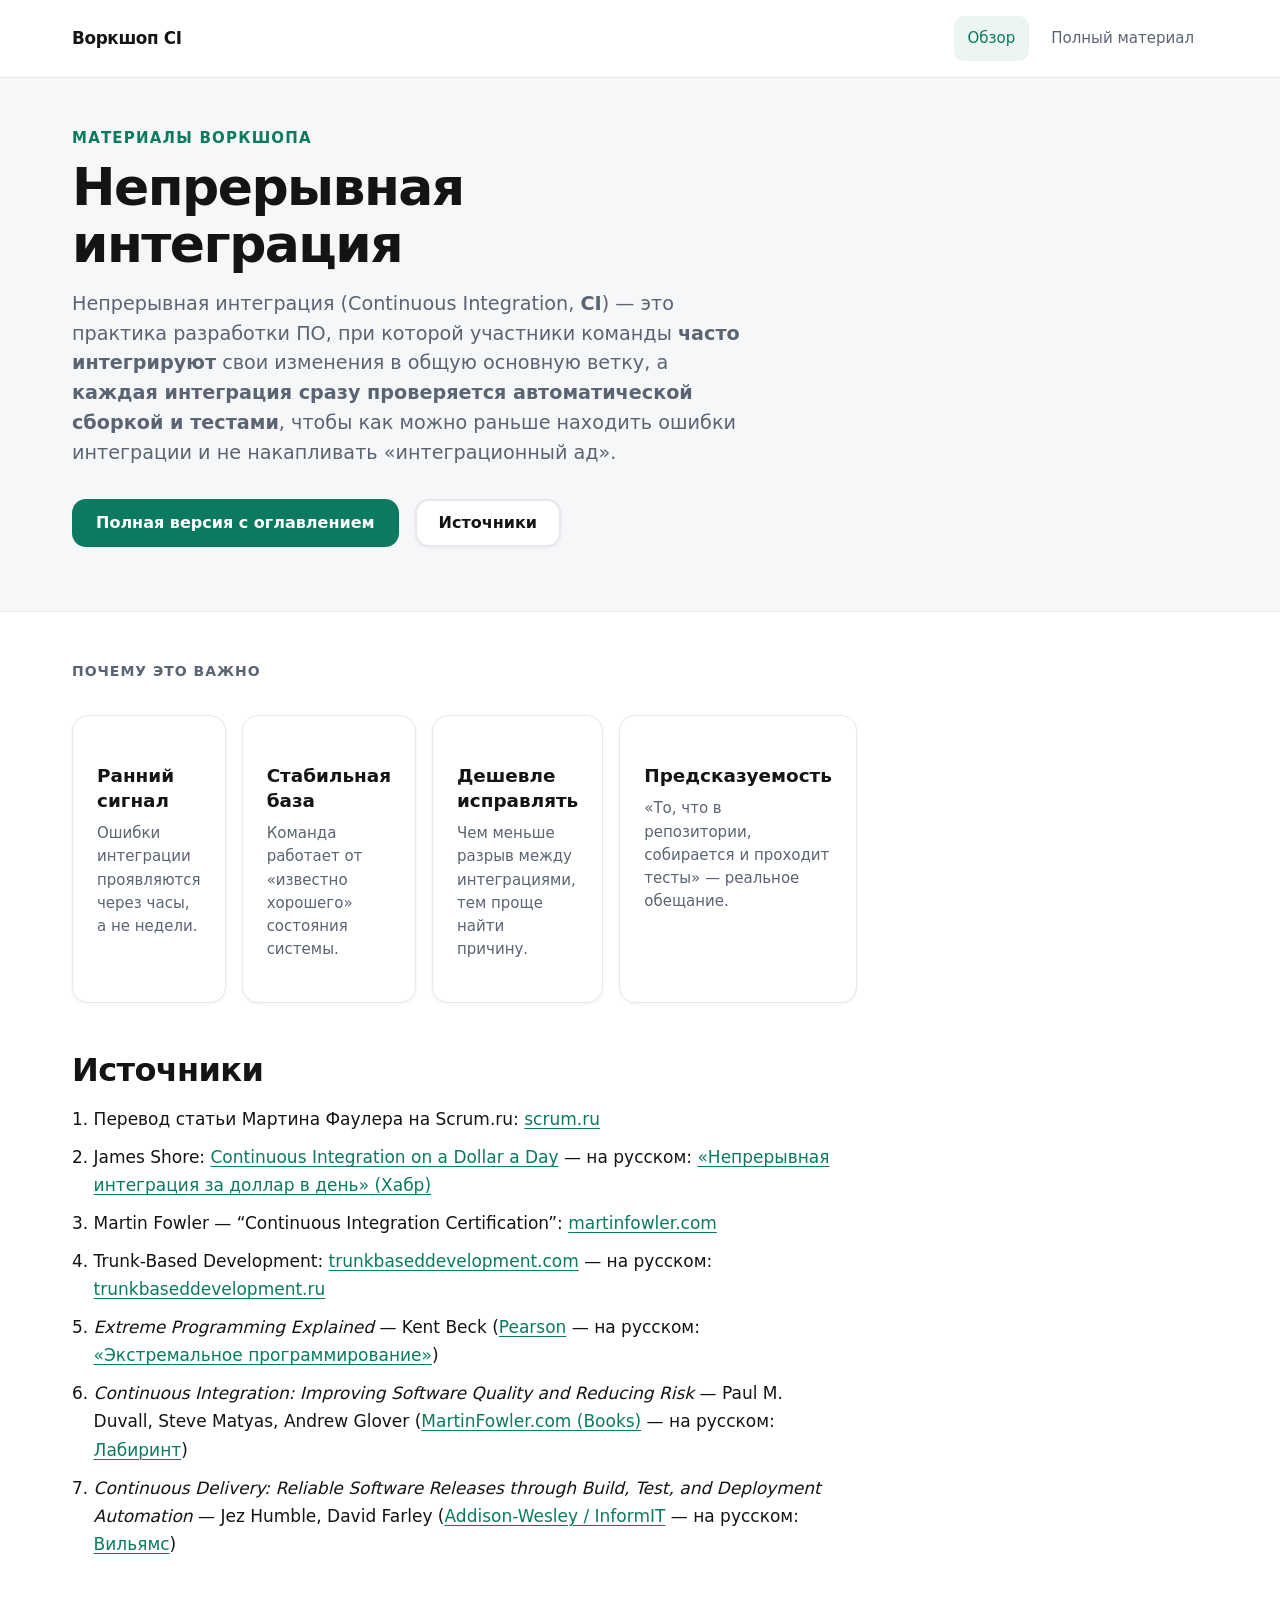
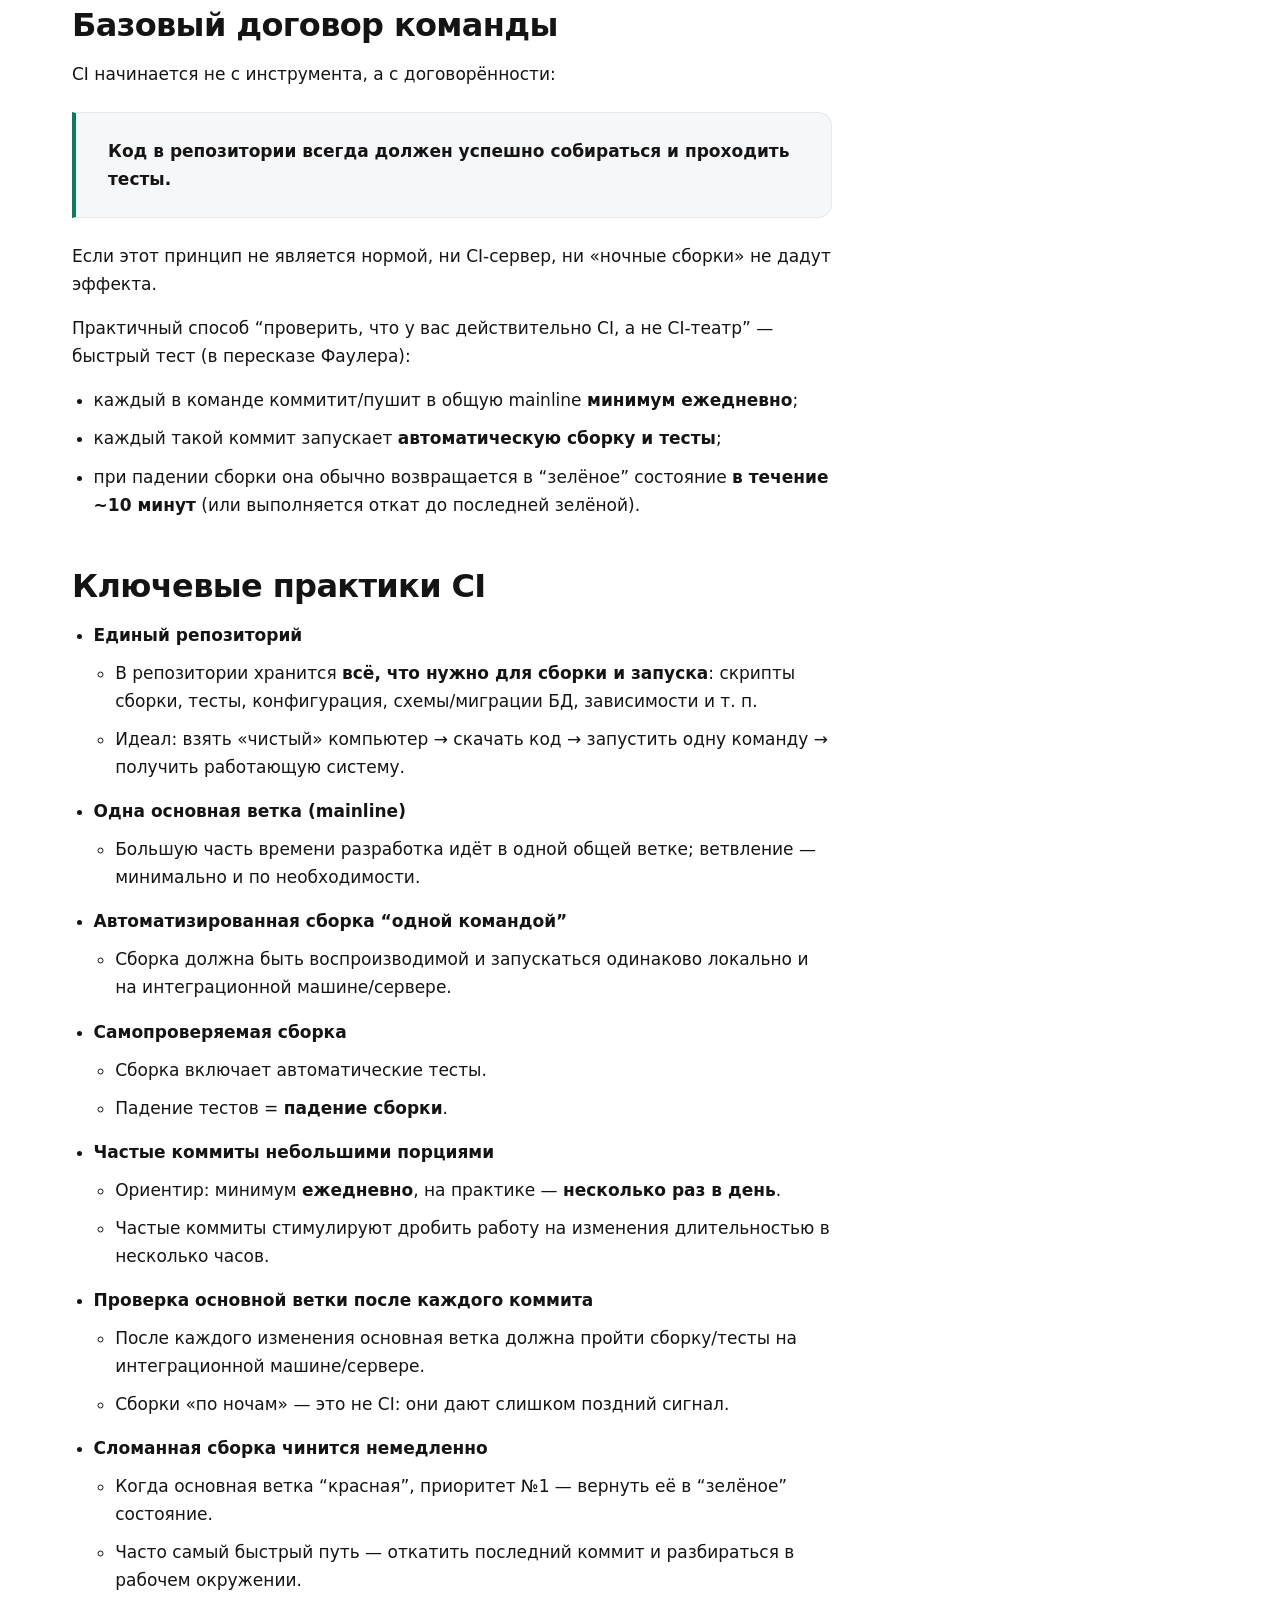
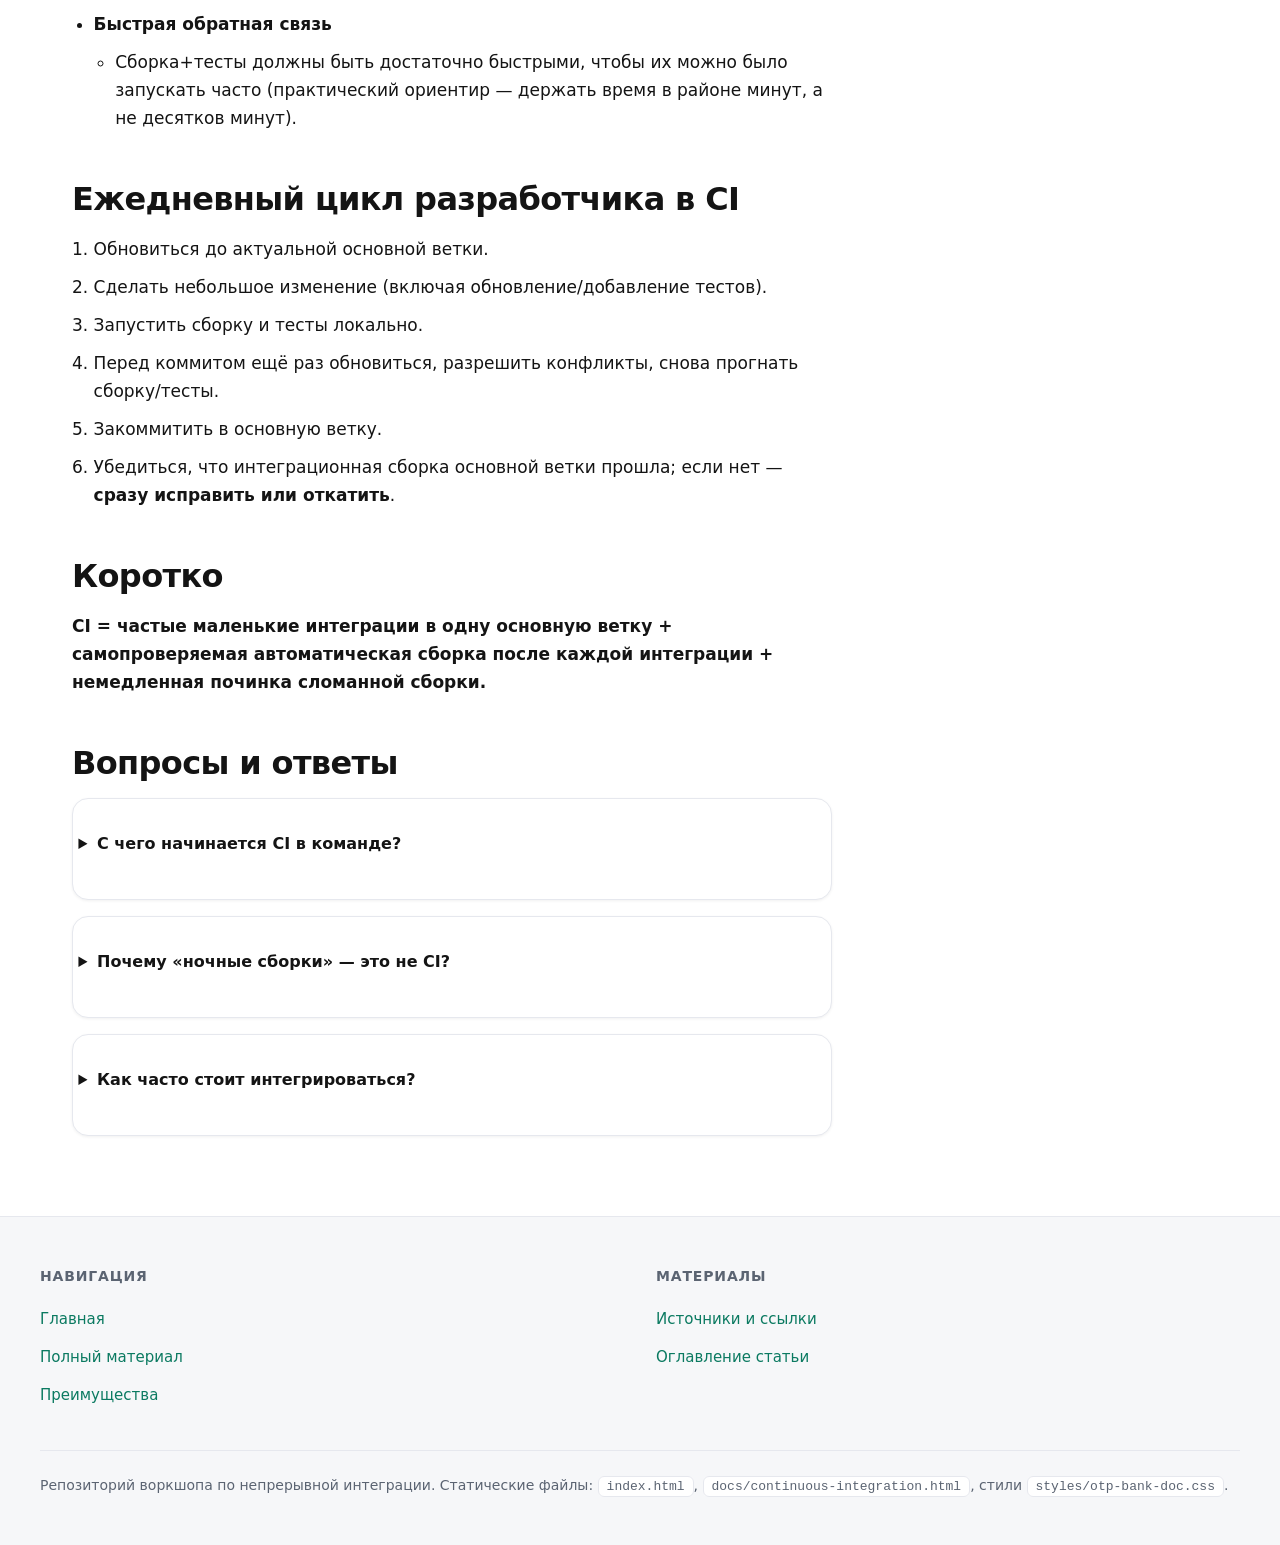
==== index.html @ 7b81161a "Update sources list format and add Russian book links" ====
<!DOCTYPE html>
<html lang="ru">
<head>
  <meta charset="utf-8">
  <meta name="viewport" content="width=device-width, initial-scale=1">
  <title>Непрерывная интеграция (CI) — воркшоп</title>
  <link rel="stylesheet" href="styles/otp-bank-doc.css">
</head>
<body>
  <header class="site-header">
    <div class="site-header__inner">
      <a class="site-brand" href="index.html">Воркшоп CI</a>
      <nav class="site-nav" aria-label="Основная навигация">
        <a class="is-active" href="index.html">Обзор</a>
        <a href="docs/continuous-integration.html">Полный материал</a>
      </nav>
    </div>
  </header>

  <section class="hero">
    <div class="hero__inner">
      <p class="subtitle">Материалы воркшопа</p>
      <h1>Непрерывная интеграция</h1>
      <p class="lead">Непрерывная интеграция (Continuous Integration, <strong>CI</strong>) — это практика разработки ПО, при которой участники команды <strong>часто интегрируют</strong> свои изменения в общую основную ветку, а <strong>каждая интеграция сразу проверяется автоматической сборкой и тестами</strong>, чтобы как можно раньше находить ошибки интеграции и не накапливать «интеграционный ад».</p>
      <div class="hero__actions">
        <a class="btn btn--primary" href="docs/continuous-integration.html">Полная версия с оглавлением</a>
        <a class="btn btn--secondary" href="#istochniki">Источники</a>
      </div>
    </div>
  </section>

  <main class="page-body">
    <div class="content">
      <p class="section-label" id="benefits">Почему это важно</p>
      <div class="card-grid" aria-label="Ключевые выгоды CI">
        <article class="card">
          <h3 class="card__title">Ранний сигнал</h3>
          <p class="card__text">Ошибки интеграции проявляются через часы, а не недели.</p>
        </article>
        <article class="card">
          <h3 class="card__title">Стабильная база</h3>
          <p class="card__text">Команда работает от «известно хорошего» состояния системы.</p>
        </article>
        <article class="card">
          <h3 class="card__title">Дешевле исправлять</h3>
          <p class="card__text">Чем меньше разрыв между интеграциями, тем проще найти причину.</p>
        </article>
        <article class="card">
          <h3 class="card__title">Предсказуемость</h3>
          <p class="card__text">«То, что в репозитории, собирается и проходит тесты» — реальное обещание.</p>
        </article>
      </div>

      <h2 id="istochniki">Источники</h2>
      <ol>
        <li>Перевод статьи Мартина Фаулера на Scrum.ru: <a href="https://scrum.ru/tpost/f5ldmg18n1-neprerivnaya-integratsiya-chast-1">scrum.ru</a></li>
        <li>James Shore: <a href="https://www.jamesshore.com/v2/blog/2006/continuous-integration-on-a-dollar-a-day">Continuous Integration on a Dollar a Day</a> — на русском: <a href="https://habr.com/ru/articles/151854/">«Непрерывная интеграция за доллар в день» (Хабр)</a></li>
        <li>Martin Fowler — “Continuous Integration Certification”: <a href="https://martinfowler.com/bliki/ContinuousIntegrationCertification.html">martinfowler.com</a></li>
        <li>Trunk-Based Development: <a href="https://trunkbaseddevelopment.com/">trunkbaseddevelopment.com</a> — на русском: <a href="https://trunkbaseddevelopment.ru/">trunkbaseddevelopment.ru</a></li>
        <li><cite>Extreme Programming Explained</cite> — Kent Beck (<a href="https://www.pearson.com/en-us/subject-catalog/p/extreme-programming-explained-embrace-change/P200000000118/9780134051994">Pearson</a> — на русском: <a href="https://rsdn.org/article/395">«Экстремальное программирование»</a>)</li>
        <li><cite>Continuous Integration: Improving Software Quality and Reducing Risk</cite> — Paul M. Duvall, Steve Matyas, Andrew Glover (<a href="https://martinfowler.com/books/duvall.html">MartinFowler.com (Books)</a> — на русском: <a href="https://www.labirint.ru/books/539486/">Лабиринт</a>)</li>
        <li><cite>Continuous Delivery: Reliable Software Releases through Build, Test, and Deployment Automation</cite> — Jez Humble, David Farley (<a href="https://www.informit.com/store/continuous-delivery-reliable-software-releases-through-build-9780321601919">Addison-Wesley / InformIT</a> — на русском: <a href="https://www.williamspublishing.com/Books/978-5-8459-1739-3.html">Вильямс</a>)</li>
      </ol>

      <h2>Базовый договор команды</h2>
      <p>CI начинается не с инструмента, а с договорённости:</p>
      <blockquote class="callout">
        <p><strong>Код в репозитории всегда должен успешно собираться и проходить тесты.</strong></p>
      </blockquote>
      <p>Если этот принцип не является нормой, ни CI‑сервер, ни «ночные сборки» не дадут эффекта.</p>
      <p>Практичный способ “проверить, что у вас действительно CI, а не CI‑театр” — быстрый тест (в пересказе Фаулера):</p>
      <ul>
        <li>каждый в команде коммитит/пушит в общую mainline <strong>минимум ежедневно</strong>;</li>
        <li>каждый такой коммит запускает <strong>автоматическую сборку и тесты</strong>;</li>
        <li>при падении сборки она обычно возвращается в “зелёное” состояние <strong>в течение ~10 минут</strong> (или выполняется откат до последней зелёной).</li>
      </ul>

      <h2>Ключевые практики CI</h2>
      <ul>
        <li>
          <strong>Единый репозиторий</strong>
          <ul>
            <li>В репозитории хранится <strong>всё, что нужно для сборки и запуска</strong>: скрипты сборки, тесты, конфигурация, схемы/миграции БД, зависимости и т. п.</li>
            <li>Идеал: взять «чистый» компьютер → скачать код → запустить одну команду → получить работающую систему.</li>
          </ul>
        </li>
        <li>
          <strong>Одна основная ветка (mainline)</strong>
          <ul>
            <li>Большую часть времени разработка идёт в одной общей ветке; ветвление — минимально и по необходимости.</li>
          </ul>
        </li>
        <li>
          <strong>Автоматизированная сборка “одной командой”</strong>
          <ul>
            <li>Сборка должна быть воспроизводимой и запускаться одинаково локально и на интеграционной машине/сервере.</li>
          </ul>
        </li>
        <li>
          <strong>Самопроверяемая сборка</strong>
          <ul>
            <li>Сборка включает автоматические тесты.</li>
            <li>Падение тестов = <strong>падение сборки</strong>.</li>
          </ul>
        </li>
        <li>
          <strong>Частые коммиты небольшими порциями</strong>
          <ul>
            <li>Ориентир: минимум <strong>ежедневно</strong>, на практике — <strong>несколько раз в день</strong>.</li>
            <li>Частые коммиты стимулируют дробить работу на изменения длительностью в несколько часов.</li>
          </ul>
        </li>
        <li>
          <strong>Проверка основной ветки после каждого коммита</strong>
          <ul>
            <li>После каждого изменения основная ветка должна пройти сборку/тесты на интеграционной машине/сервере.</li>
            <li>Сборки «по ночам» — это не CI: они дают слишком поздний сигнал.</li>
          </ul>
        </li>
        <li>
          <strong>Сломанная сборка чинится немедленно</strong>
          <ul>
            <li>Когда основная ветка “красная”, приоритет №1 — вернуть её в “зелёное” состояние.</li>
            <li>Часто самый быстрый путь — откатить последний коммит и разбираться в рабочем окружении.</li>
          </ul>
        </li>
        <li>
          <strong>Быстрая обратная связь</strong>
          <ul>
            <li>Сборка+тесты должны быть достаточно быстрыми, чтобы их можно было запускать часто (практический ориентир — держать время в районе минут, а не десятков минут).</li>
          </ul>
        </li>
      </ul>

      <h2>Ежедневный цикл разработчика в CI</h2>
      <ol>
        <li>Обновиться до актуальной основной ветки.</li>
        <li>Сделать небольшое изменение (включая обновление/добавление тестов).</li>
        <li>Запустить сборку и тесты локально.</li>
        <li>Перед коммитом ещё раз обновиться, разрешить конфликты, снова прогнать сборку/тесты.</li>
        <li>Закоммитить в основную ветку.</li>
        <li>Убедиться, что интеграционная сборка основной ветки прошла; если нет — <strong>сразу исправить или откатить</strong>.</li>
      </ol>

      <h2>Коротко</h2>
      <p><strong>CI = частые маленькие интеграции в одну основную ветку + самопроверяемая автоматическая сборка после каждой интеграции + немедленная починка сломанной сборки.</strong></p>

      <h2>Вопросы и ответы</h2>
      <div class="faq">
        <details class="card">
          <summary class="card__title">С чего начинается CI в команде?</summary>
          <p class="card__text">Не с инструмента, а с договорённости: код в репозитории всегда должен успешно собираться и проходить тесты. Без этого ни CI‑сервер, ни ночные сборки не дадут устойчивого эффекта.</p>
        </details>
        <details class="card">
          <summary class="card__title">Почему «ночные сборки» — это не CI?</summary>
          <p class="card__text">Потому что сигнал приходит слишком поздно. В CI основная ветка проверяется после каждого коммита (или с минимальной задержкой), чтобы ошибки интеграции находились сразу.</p>
        </details>
        <details class="card">
          <summary class="card__title">Как часто стоит интегрироваться?</summary>
          <p class="card__text">Ориентир — минимум ежедневно, на практике часто несколько раз в день небольшими порциями изменений.</p>
        </details>
      </div>
    </div>
  </main>

  <footer class="site-footer">
    <div class="site-footer__inner">
      <div>
        <h3>Навигация</h3>
        <ul>
          <li><a href="index.html">Главная</a></li>
          <li><a href="docs/continuous-integration.html">Полный материал</a></li>
          <li><a href="#benefits">Преимущества</a></li>
        </ul>
      </div>
      <div>
        <h3>Материалы</h3>
        <ul>
          <li><a href="#istochniki">Источники и ссылки</a></li>
          <li><a href="docs/continuous-integration.html">Оглавление статьи</a></li>
        </ul>
      </div>
      <div class="site-footer__legal">
        Репозиторий воркшопа по непрерывной интеграции. Статические файлы: <code>index.html</code>, <code>docs/continuous-integration.html</code>, стили <code>styles/otp-bank-doc.css</code>.
      </div>
    </div>
  </footer>
</body>
</html>
---- styles/otp-bank-doc.css ----
/**
 * Корпоративный «банковский» стиль документации:
 * светлая палитра, воздух, скруглённые карточки, один акцент.
 * Не копирует бренд OTP — только UX-паттерн.
 */
:root {
  --bg: #ffffff;
  --surface: #f6f7f9;
  --text: #141414;
  --muted: #5b6472;
  --border: #e6e8ee;
  --accent: #0b7a61;
  --accent-hover: #096650;
  --accent-soft: rgba(11, 122, 97, 0.08);
  --radius: 14px;
  --radius-lg: 16px;
  --shadow-soft: 0 1px 3px rgba(20, 20, 20, 0.06);
  --font: system-ui, -apple-system, "Segoe UI", Roboto, "Helvetica Neue", Arial, sans-serif;
  --space-2: 8px;
  --space-3: 16px;
  --space-4: 24px;
  --space-5: 32px;
  --space-6: 48px;
  --space-7: 64px;
  --space-8: 80px;
  --content-max: 760px;
  --page-max: 1200px;
}

*,
*::before,
*::after {
  box-sizing: border-box;
}

html {
  scroll-behavior: smooth;
}

body {
  margin: 0;
  font-family: var(--font);
  font-size: 17px;
  line-height: 1.65;
  color: var(--text);
  background: var(--bg);
  -webkit-font-smoothing: antialiased;
}

a {
  color: var(--accent);
  text-decoration-thickness: 1px;
  text-underline-offset: 3px;
}

a:hover {
  color: var(--accent-hover);
}

a:focus-visible {
  outline: 2px solid var(--accent);
  outline-offset: 3px;
}

.site-header {
  position: sticky;
  top: 0;
  z-index: 20;
  background: rgba(255, 255, 255, 0.92);
  backdrop-filter: blur(10px);
  border-bottom: 1px solid var(--border);
}

.site-header__inner {
  max-width: var(--page-max);
  margin: 0 auto;
  padding: var(--space-3) var(--space-3);
  display: flex;
  align-items: center;
  justify-content: space-between;
  gap: var(--space-4);
  flex-wrap: wrap;
}

@media (min-width: 768px) {
  .site-header__inner {
    padding: var(--space-3) var(--space-5);
  }
}

.site-brand {
  font-weight: 700;
  font-size: 1.05rem;
  color: var(--text);
  text-decoration: none;
  letter-spacing: -0.02em;
}

.site-brand:hover {
  color: var(--accent);
}

.site-nav {
  display: flex;
  align-items: center;
  gap: var(--space-2);
  flex-wrap: wrap;
}

.site-nav a {
  font-size: 15px;
  font-weight: 500;
  color: var(--muted);
  text-decoration: none;
  padding: 10px 14px;
  border-radius: 10px;
  min-height: 44px;
  display: inline-flex;
  align-items: center;
}

.site-nav a:hover {
  background: var(--surface);
  color: var(--text);
}

.site-nav a.is-active {
  color: var(--accent);
  background: var(--accent-soft);
}

.hero {
  background: var(--surface);
  border-bottom: 1px solid var(--border);
}

.hero__inner {
  max-width: var(--page-max);
  margin: 0 auto;
  padding: var(--space-6) var(--space-3) var(--space-7);
}

@media (min-width: 768px) {
  .hero__inner {
    padding-left: var(--space-5);
    padding-right: var(--space-5);
  }
}

.hero h1 {
  margin: 0 0 var(--space-3);
  font-size: clamp(2rem, 4.5vw, 3.25rem);
  font-weight: 700;
  line-height: 1.1;
  letter-spacing: -0.03em;
  max-width: 18ch;
}

.hero .lead {
  margin: 0 0 var(--space-5);
  font-size: clamp(1.05rem, 1.5vw, 1.2rem);
  line-height: 1.55;
  color: var(--muted);
  max-width: 42rem;
}

.hero .subtitle {
  margin: 0 0 var(--space-2);
  font-size: 15px;
  font-weight: 600;
  text-transform: uppercase;
  letter-spacing: 0.08em;
  color: var(--accent);
}

.hero__actions {
  display: flex;
  flex-wrap: wrap;
  gap: var(--space-3);
  align-items: center;
}

.btn {
  display: inline-flex;
  align-items: center;
  justify-content: center;
  min-height: 48px;
  padding: 0 22px;
  font-size: 16px;
  font-weight: 600;
  font-family: inherit;
  border-radius: var(--radius);
  border: 2px solid transparent;
  cursor: pointer;
  text-decoration: none;
  transition: background 0.15s ease, border-color 0.15s ease, color 0.15s ease;
}

.btn:focus-visible {
  outline: 2px solid var(--accent);
  outline-offset: 3px;
}

.btn--primary {
  background: var(--accent);
  color: #fff;
  border-color: var(--accent);
}

.btn--primary:hover {
  background: var(--accent-hover);
  border-color: var(--accent-hover);
  color: #fff;
}

.btn--secondary {
  background: var(--bg);
  color: var(--text);
  border-color: var(--border);
  box-shadow: var(--shadow-soft);
}

.btn--secondary:hover {
  border-color: var(--accent);
  color: var(--accent);
}

.page-body {
  max-width: var(--page-max);
  margin: 0 auto;
  padding: var(--space-6) var(--space-3) var(--space-8);
}

@media (min-width: 768px) {
  .page-body {
    padding-left: var(--space-5);
    padding-right: var(--space-5);
  }
}

.content {
  max-width: var(--content-max);
}

.content h2 {
  margin: var(--space-6) 0 var(--space-3);
  font-size: clamp(1.5rem, 2.5vw, 2rem);
  font-weight: 700;
  line-height: 1.2;
  letter-spacing: -0.02em;
  scroll-margin-top: 88px;
}

.content h2:first-child {
  margin-top: 0;
}

.content h3 {
  margin: var(--space-4) 0 var(--space-2);
  font-size: 1.15rem;
  font-weight: 600;
}

.content p {
  margin: 0 0 var(--space-3);
}

.content ul,
.content ol {
  margin: 0 0 var(--space-4);
  padding-left: 1.35rem;
}

.content li {
  margin: 10px 0;
}

.content li ul {
  margin: var(--space-2) 0 var(--space-3);
}

.card-grid {
  display: grid;
  gap: var(--space-3);
  margin: var(--space-5) 0 var(--space-6);
}

@media (min-width: 640px) {
  .card-grid {
    grid-template-columns: repeat(2, 1fr);
  }
}

@media (min-width: 960px) {
  .card-grid {
    grid-template-columns: repeat(4, 1fr);
  }
}

.card {
  background: var(--bg);
  border: 1px solid var(--border);
  border-radius: var(--radius-lg);
  padding: var(--space-4);
  box-shadow: var(--shadow-soft);
}

.card__title {
  margin: 0 0 var(--space-2);
  font-size: 1rem;
  font-weight: 700;
  line-height: 1.35;
}

.card__text {
  margin: 0;
  font-size: 15px;
  line-height: 1.55;
  color: var(--muted);
}

.section-label {
  margin: 0 0 var(--space-3);
  font-size: 14px;
  font-weight: 600;
  text-transform: uppercase;
  letter-spacing: 0.07em;
  color: var(--muted);
}

.toc-card {
  background: var(--bg);
  border: 1px solid var(--border);
  border-radius: var(--radius-lg);
  padding: var(--space-4) var(--space-5);
  margin-bottom: var(--space-6);
  box-shadow: var(--shadow-soft);
}

.toc-card h2 {
  margin: 0 0 var(--space-3);
  font-size: 14px;
  font-weight: 600;
  text-transform: uppercase;
  letter-spacing: 0.07em;
  color: var(--muted);
}

.toc-card ol {
  margin: 0;
  padding-left: 1.25rem;
}

.toc-card li {
  margin: 10px 0;
}

.toc-card a {
  font-weight: 500;
  text-decoration: none;
}

.toc-card a:hover {
  text-decoration: underline;
}

.callout {
  margin: var(--space-4) 0;
  padding: var(--space-4) var(--space-5);
  background: var(--surface);
  border: 1px solid var(--border);
  border-left: 4px solid var(--accent);
  border-radius: 0 var(--radius) var(--radius) 0;
}

.callout p:last-child {
  margin-bottom: 0;
}

.surface-band {
  background: var(--surface);
  margin: var(--space-6) calc(-1 * var(--space-3));
  padding: var(--space-6) var(--space-3);
  border-top: 1px solid var(--border);
  border-bottom: 1px solid var(--border);
}

@media (min-width: 768px) {
  .surface-band {
    margin-left: calc(50% - 50vw);
    margin-right: calc(50% - 50vw);
    padding-left: max(var(--space-5), calc(50vw - var(--page-max) / 2));
    padding-right: max(var(--space-5), calc(50vw - var(--page-max) / 2));
  }
}

.surface-band__inner {
  max-width: var(--content-max);
  margin: 0 auto;
}

.surface-band__inner .section-label {
  margin-top: 0;
}

.surface-band__lead {
  margin: 0;
  font-size: 1.05rem;
  line-height: 1.6;
}

.site-footer {
  background: var(--surface);
  border-top: 1px solid var(--border);
  padding: var(--space-6) var(--space-3);
}

@media (min-width: 768px) {
  .site-footer {
    padding-left: var(--space-5);
    padding-right: var(--space-5);
  }
}

.site-footer__inner {
  max-width: var(--page-max);
  margin: 0 auto;
  display: grid;
  gap: var(--space-5);
}

@media (min-width: 640px) {
  .site-footer__inner {
    grid-template-columns: 1fr 1fr;
  }
}

.site-footer h3 {
  margin: 0 0 var(--space-3);
  font-size: 14px;
  font-weight: 600;
  text-transform: uppercase;
  letter-spacing: 0.06em;
  color: var(--muted);
}

.site-footer ul {
  margin: 0;
  padding: 0;
  list-style: none;
}

.site-footer li {
  margin: 0 0 10px;
}

.site-footer a {
  font-size: 15px;
  font-weight: 500;
  text-decoration: none;
}

.site-footer a:hover {
  text-decoration: underline;
}

.site-footer__legal {
  grid-column: 1 / -1;
  padding-top: var(--space-4);
  border-top: 1px solid var(--border);
  font-size: 14px;
  color: var(--muted);
  line-height: 1.55;
}

.site-footer__legal code {
  font-size: 13px;
  background: var(--bg);
  padding: 2px 8px;
  border-radius: 6px;
  border: 1px solid var(--border);
}

article section {
  margin-bottom: var(--space-5);
}

strong {
  font-weight: 600;
}

.faq details {
  margin-bottom: var(--space-3);
}

.faq details:last-child {
  margin-bottom: 0;
}

.faq summary {
  cursor: pointer;
  list-style-position: outside;
  min-height: 44px;
  padding: 10px 0;
  box-sizing: border-box;
}

.faq summary::-webkit-details-marker {
  color: var(--accent);
}

.faq details[open] summary {
  margin-bottom: var(--space-2);
}

.faq details .card__text {
  margin-top: var(--space-3);
}
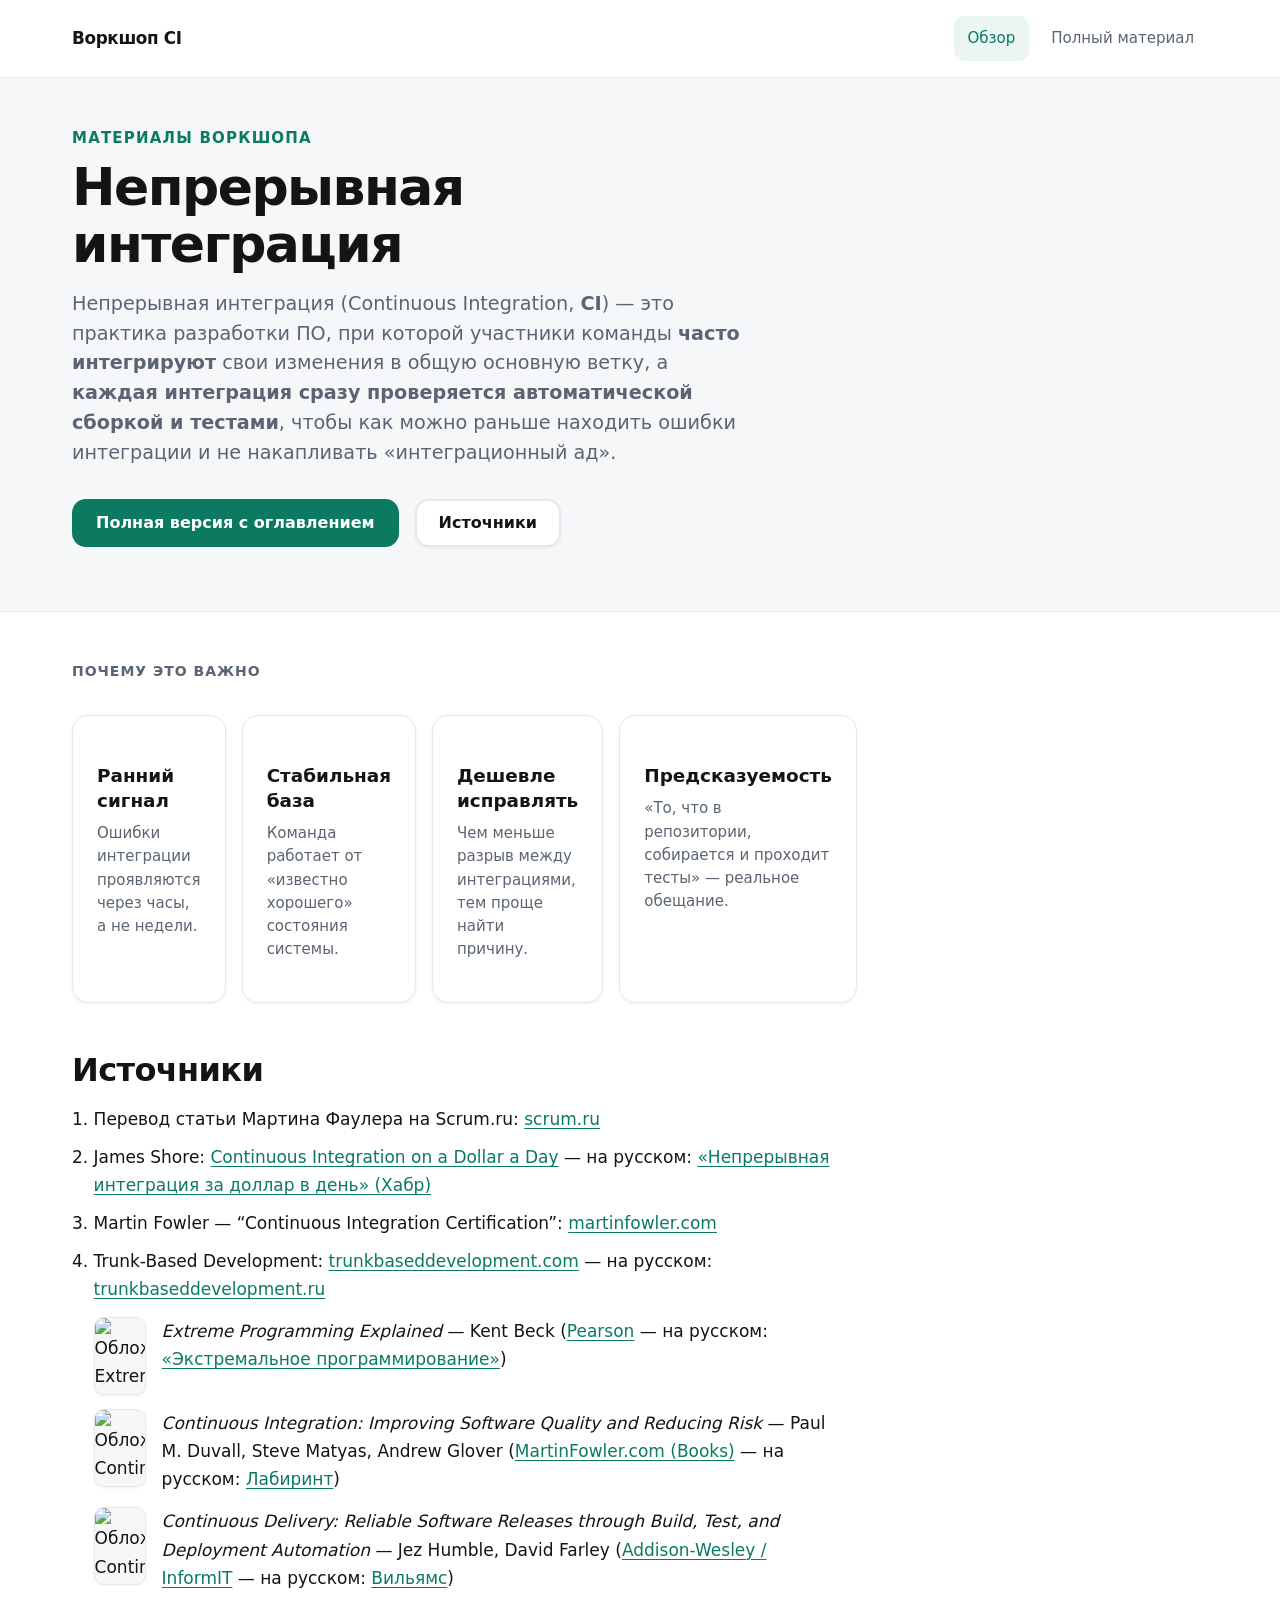
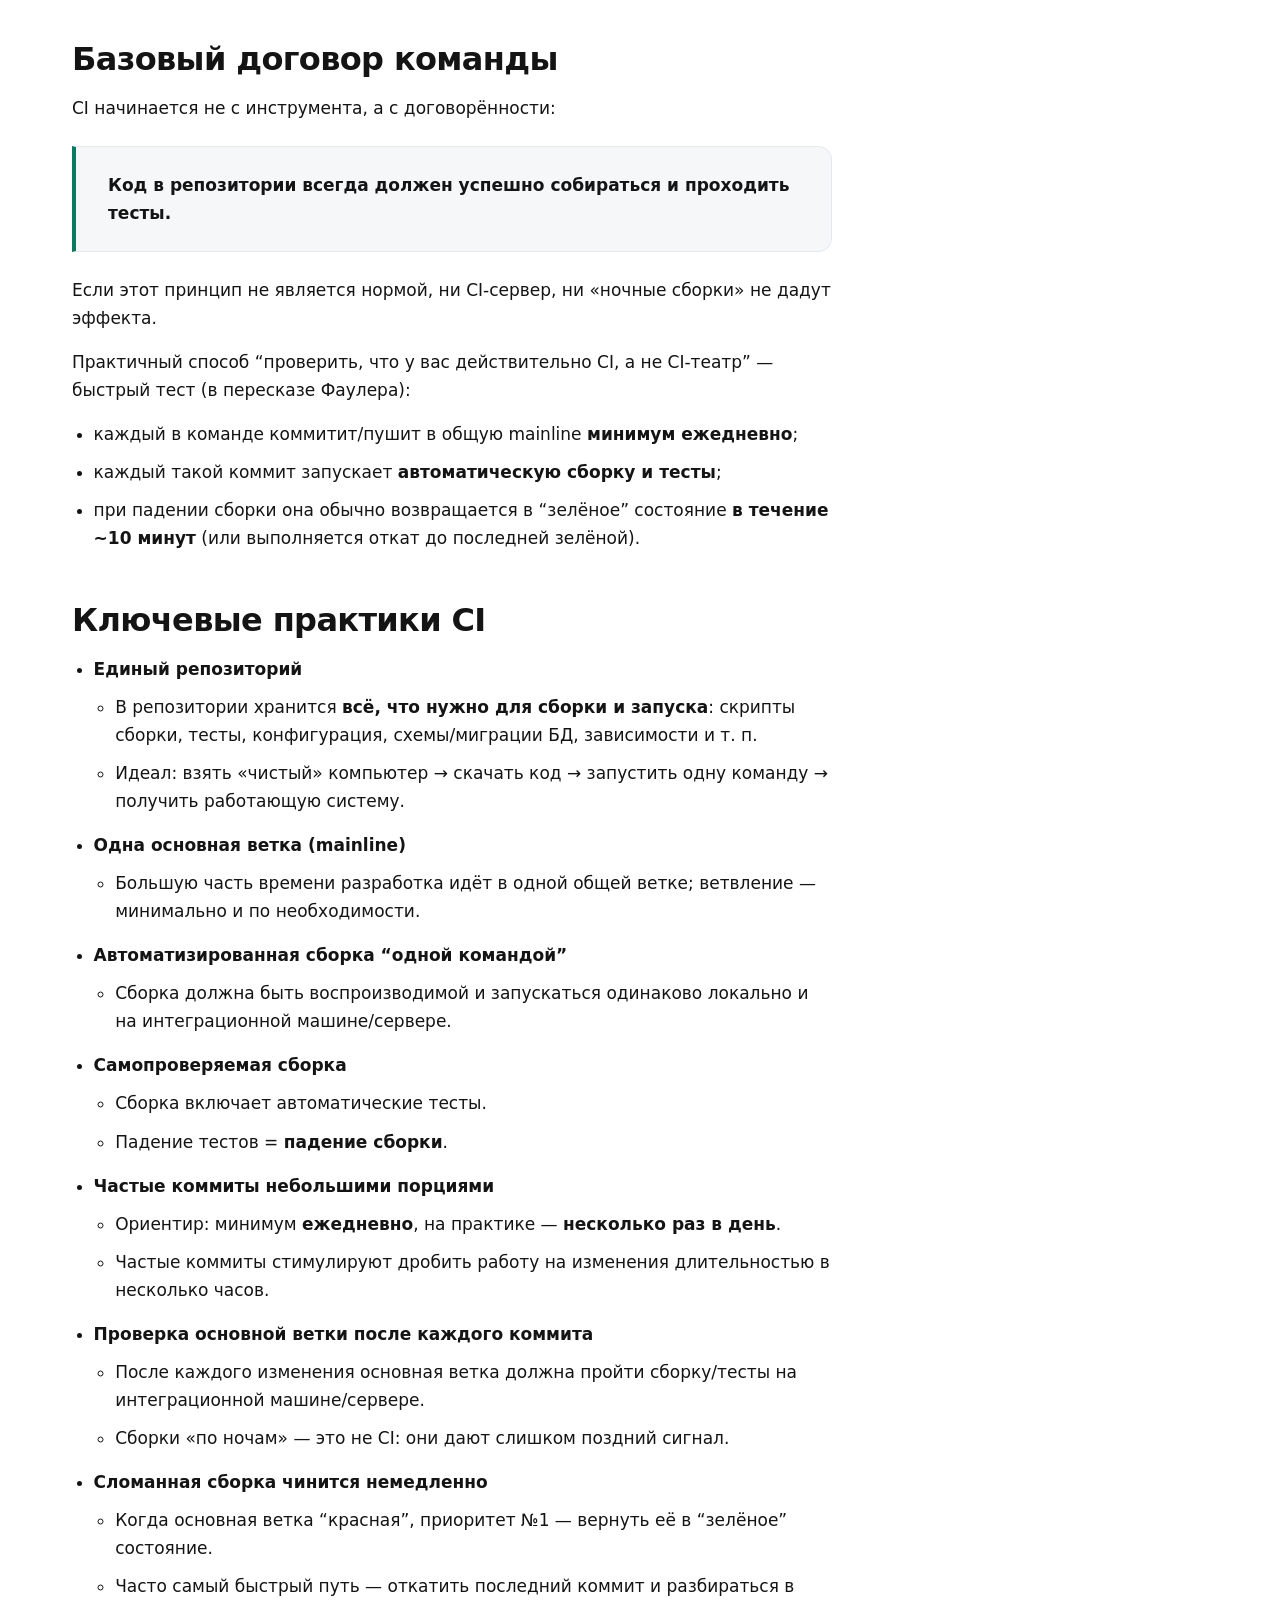
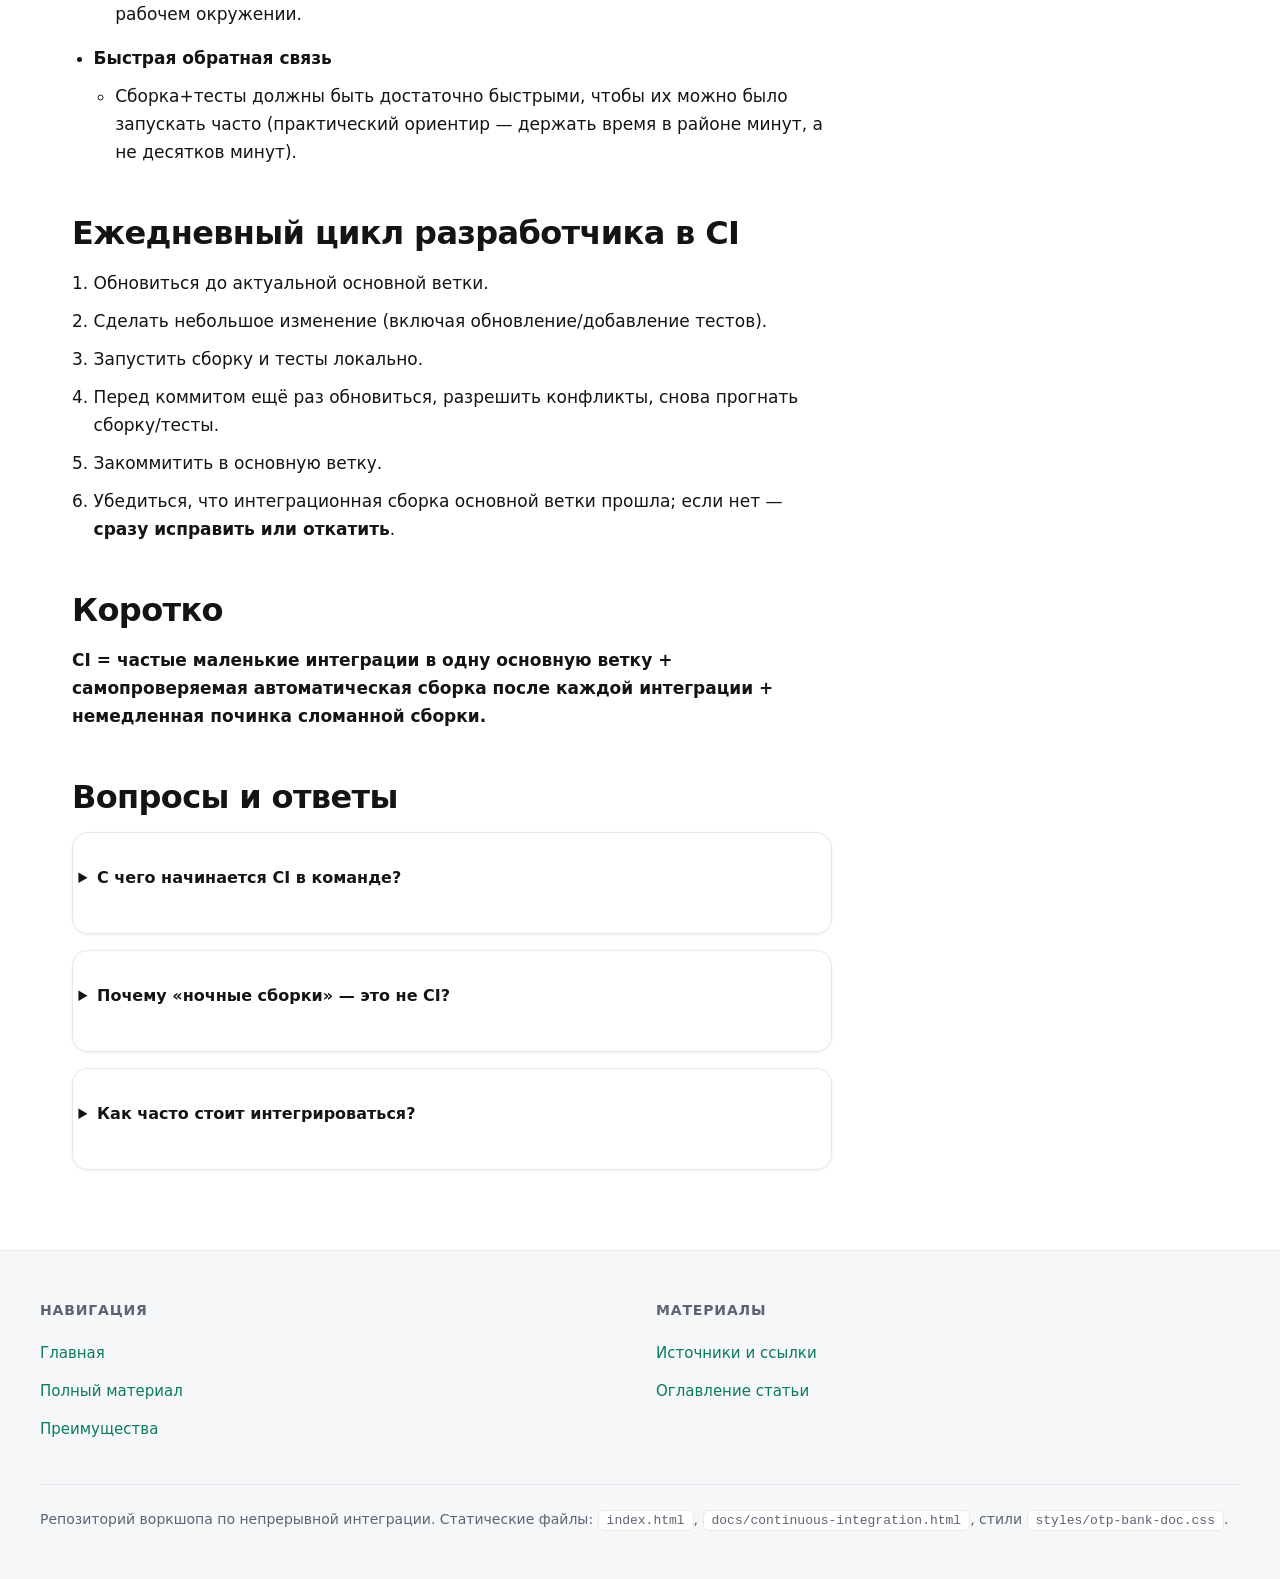
==== commit 2df80cf5: "Add book cover thumbnails to sources" ====
--- a/index.html
+++ b/index.html
@@ -52,14 +52,23 @@
       </div>
 
       <h2 id="istochniki">Источники</h2>
-      <ol>
+      <ol class="sources-list">
         <li>Перевод статьи Мартина Фаулера на Scrum.ru: <a href="https://scrum.ru/tpost/f5ldmg18n1-neprerivnaya-integratsiya-chast-1">scrum.ru</a></li>
         <li>James Shore: <a href="https://www.jamesshore.com/v2/blog/2006/continuous-integration-on-a-dollar-a-day">Continuous Integration on a Dollar a Day</a> — на русском: <a href="https://habr.com/ru/articles/151854/">«Непрерывная интеграция за доллар в день» (Хабр)</a></li>
         <li>Martin Fowler — “Continuous Integration Certification”: <a href="https://martinfowler.com/bliki/ContinuousIntegrationCertification.html">martinfowler.com</a></li>
         <li>Trunk-Based Development: <a href="https://trunkbaseddevelopment.com/">trunkbaseddevelopment.com</a> — на русском: <a href="https://trunkbaseddevelopment.ru/">trunkbaseddevelopment.ru</a></li>
-        <li><cite>Extreme Programming Explained</cite> — Kent Beck (<a href="https://www.pearson.com/en-us/subject-catalog/p/extreme-programming-explained-embrace-change/P200000000118/9780134051994">Pearson</a> — на русском: <a href="https://rsdn.org/article/395">«Экстремальное программирование»</a>)</li>
-        <li><cite>Continuous Integration: Improving Software Quality and Reducing Risk</cite> — Paul M. Duvall, Steve Matyas, Andrew Glover (<a href="https://martinfowler.com/books/duvall.html">MartinFowler.com (Books)</a> — на русском: <a href="https://www.labirint.ru/books/539486/">Лабиринт</a>)</li>
-        <li><cite>Continuous Delivery: Reliable Software Releases through Build, Test, and Deployment Automation</cite> — Jez Humble, David Farley (<a href="https://www.informit.com/store/continuous-delivery-reliable-software-releases-through-build-9780321601919">Addison-Wesley / InformIT</a> — на русском: <a href="https://www.williamspublishing.com/Books/978-5-8459-1739-3.html">Вильямс</a>)</li>
+        <li class="source-book">
+          <img class="source-book__cover" loading="lazy" alt="Обложка: Extreme Programming Explained" src="https://covers.openlibrary.org/b/isbn/0321278658-M.jpg">
+          <span><cite>Extreme Programming Explained</cite> — Kent Beck (<a href="https://www.pearson.com/en-us/subject-catalog/p/extreme-programming-explained-embrace-change/P200000000118/9780134051994">Pearson</a> — на русском: <a href="https://rsdn.org/article/395">«Экстремальное программирование»</a>)</span>
+        </li>
+        <li class="source-book">
+          <img class="source-book__cover" loading="lazy" alt="Обложка: Continuous Integration" src="https://covers.openlibrary.org/b/isbn/0321336380-M.jpg">
+          <span><cite>Continuous Integration: Improving Software Quality and Reducing Risk</cite> — Paul M. Duvall, Steve Matyas, Andrew Glover (<a href="https://martinfowler.com/books/duvall.html">MartinFowler.com (Books)</a> — на русском: <a href="https://www.labirint.ru/books/539486/">Лабиринт</a>)</span>
+        </li>
+        <li class="source-book">
+          <img class="source-book__cover" loading="lazy" alt="Обложка: Continuous Delivery" src="https://covers.openlibrary.org/b/isbn/0321601912-M.jpg">
+          <span><cite>Continuous Delivery: Reliable Software Releases through Build, Test, and Deployment Automation</cite> — Jez Humble, David Farley (<a href="https://www.informit.com/store/continuous-delivery-reliable-software-releases-through-build-9780321601919">Addison-Wesley / InformIT</a> — на русском: <a href="https://www.williamspublishing.com/Books/978-5-8459-1739-3.html">Вильямс</a>)</span>
+        </li>
       </ol>
 
       <h2>Базовый договор команды</h2>
--- a/styles/otp-bank-doc.css
+++ b/styles/otp-bank-doc.css
@@ -275,6 +275,37 @@
   margin: 10px 0;
 }
 
+.sources-list .source-book {
+  list-style-position: outside;
+  display: flex;
+  gap: var(--space-3);
+  align-items: flex-start;
+  margin: 14px 0;
+}
+
+.source-book__cover {
+  width: 52px;
+  height: 78px;
+  flex: 0 0 auto;
+  object-fit: cover;
+  border-radius: 10px;
+  border: 1px solid var(--border);
+  box-shadow: var(--shadow-soft);
+  background: var(--surface);
+}
+
+.sources-list .source-book > span {
+  min-width: 0;
+}
+
+.sources-list .source-book a {
+  word-break: break-word;
+}
+
+.sources-list .source-book cite {
+  font-style: italic;
+}
+
 .content li ul {
   margin: var(--space-2) 0 var(--space-3);
 }
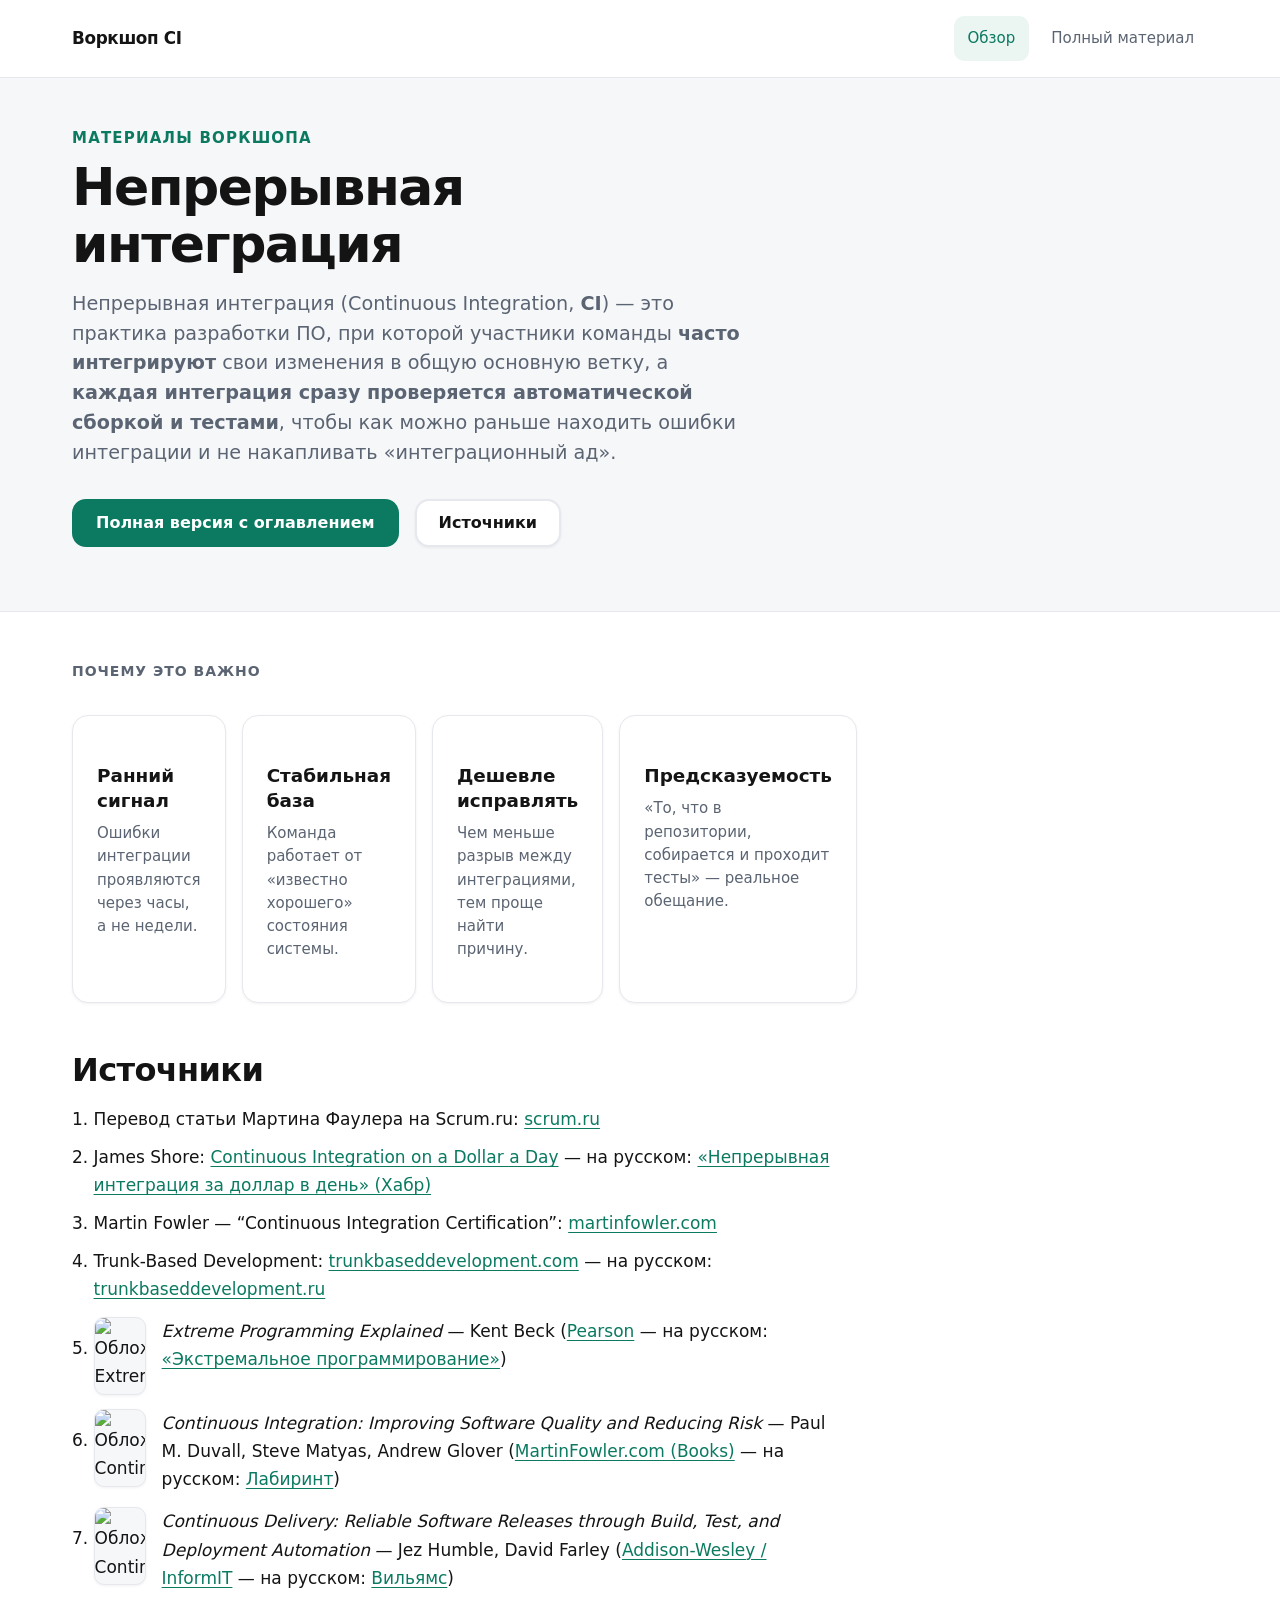
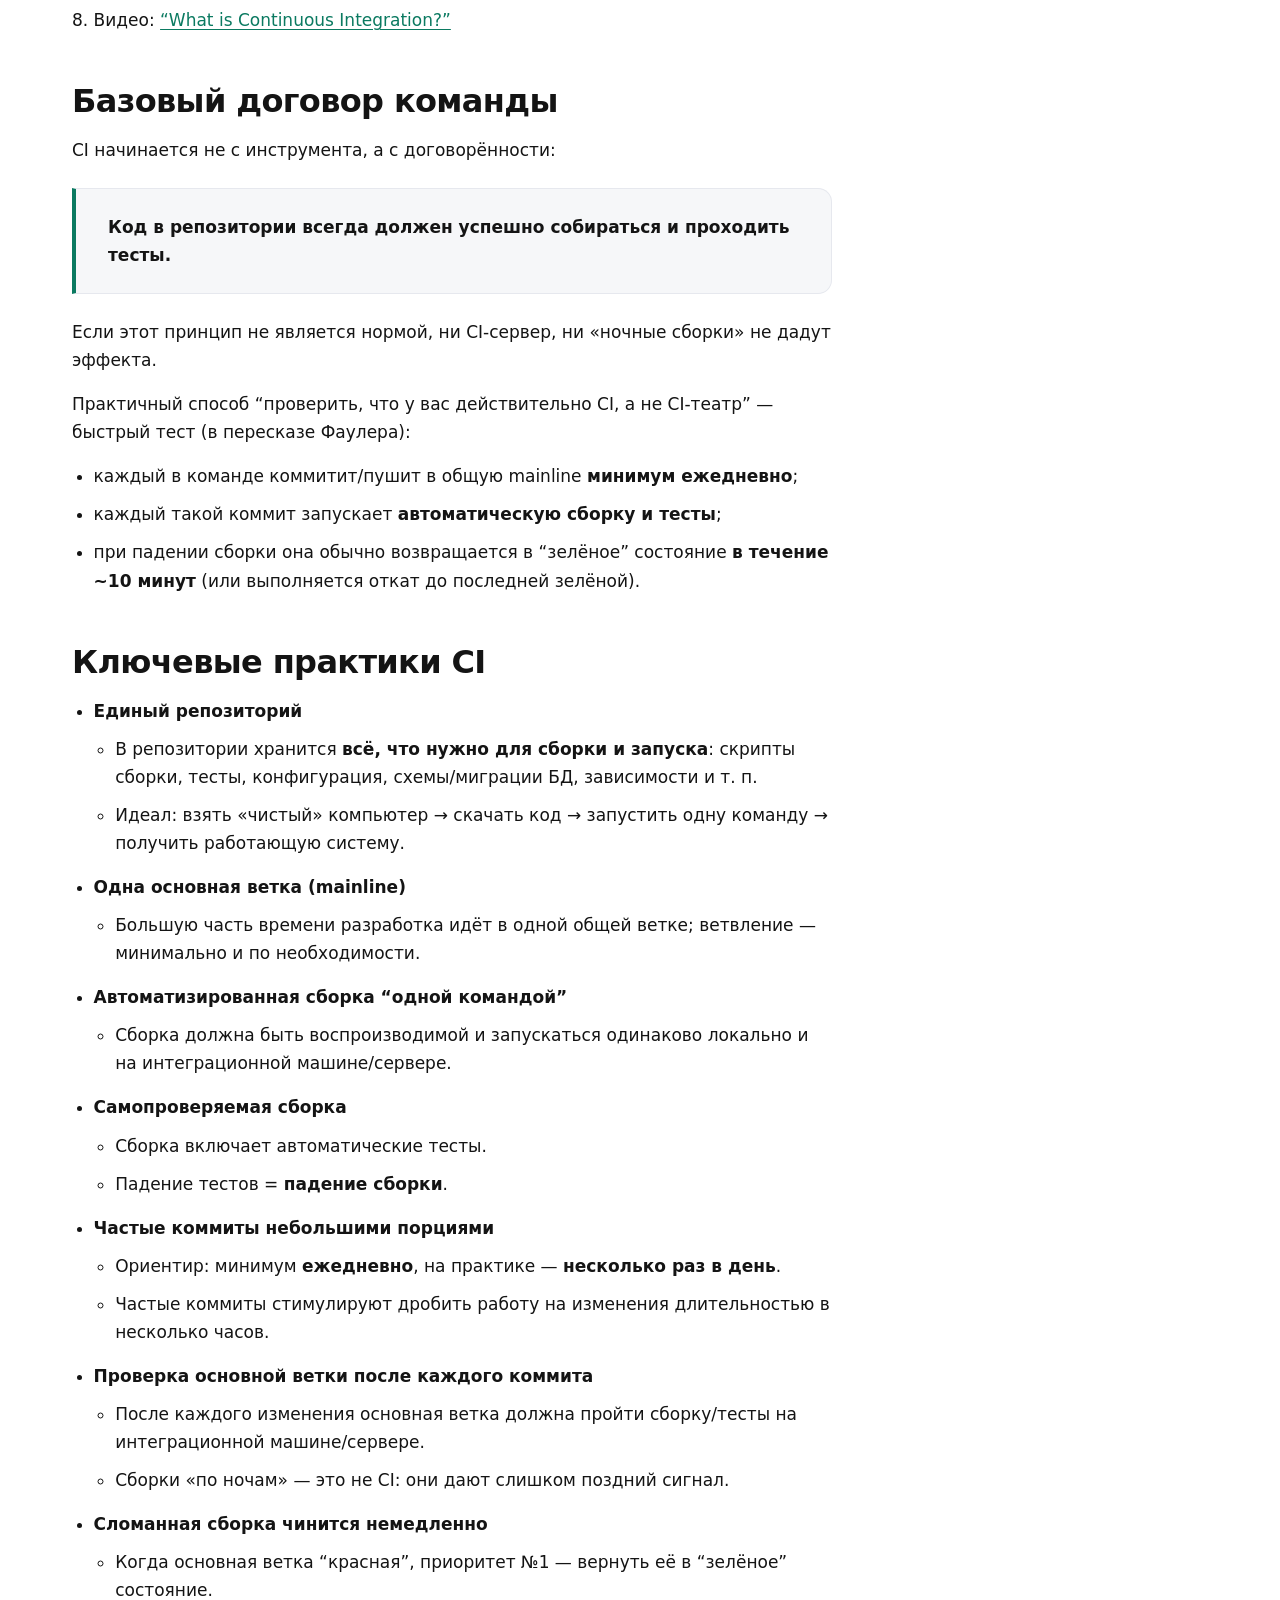
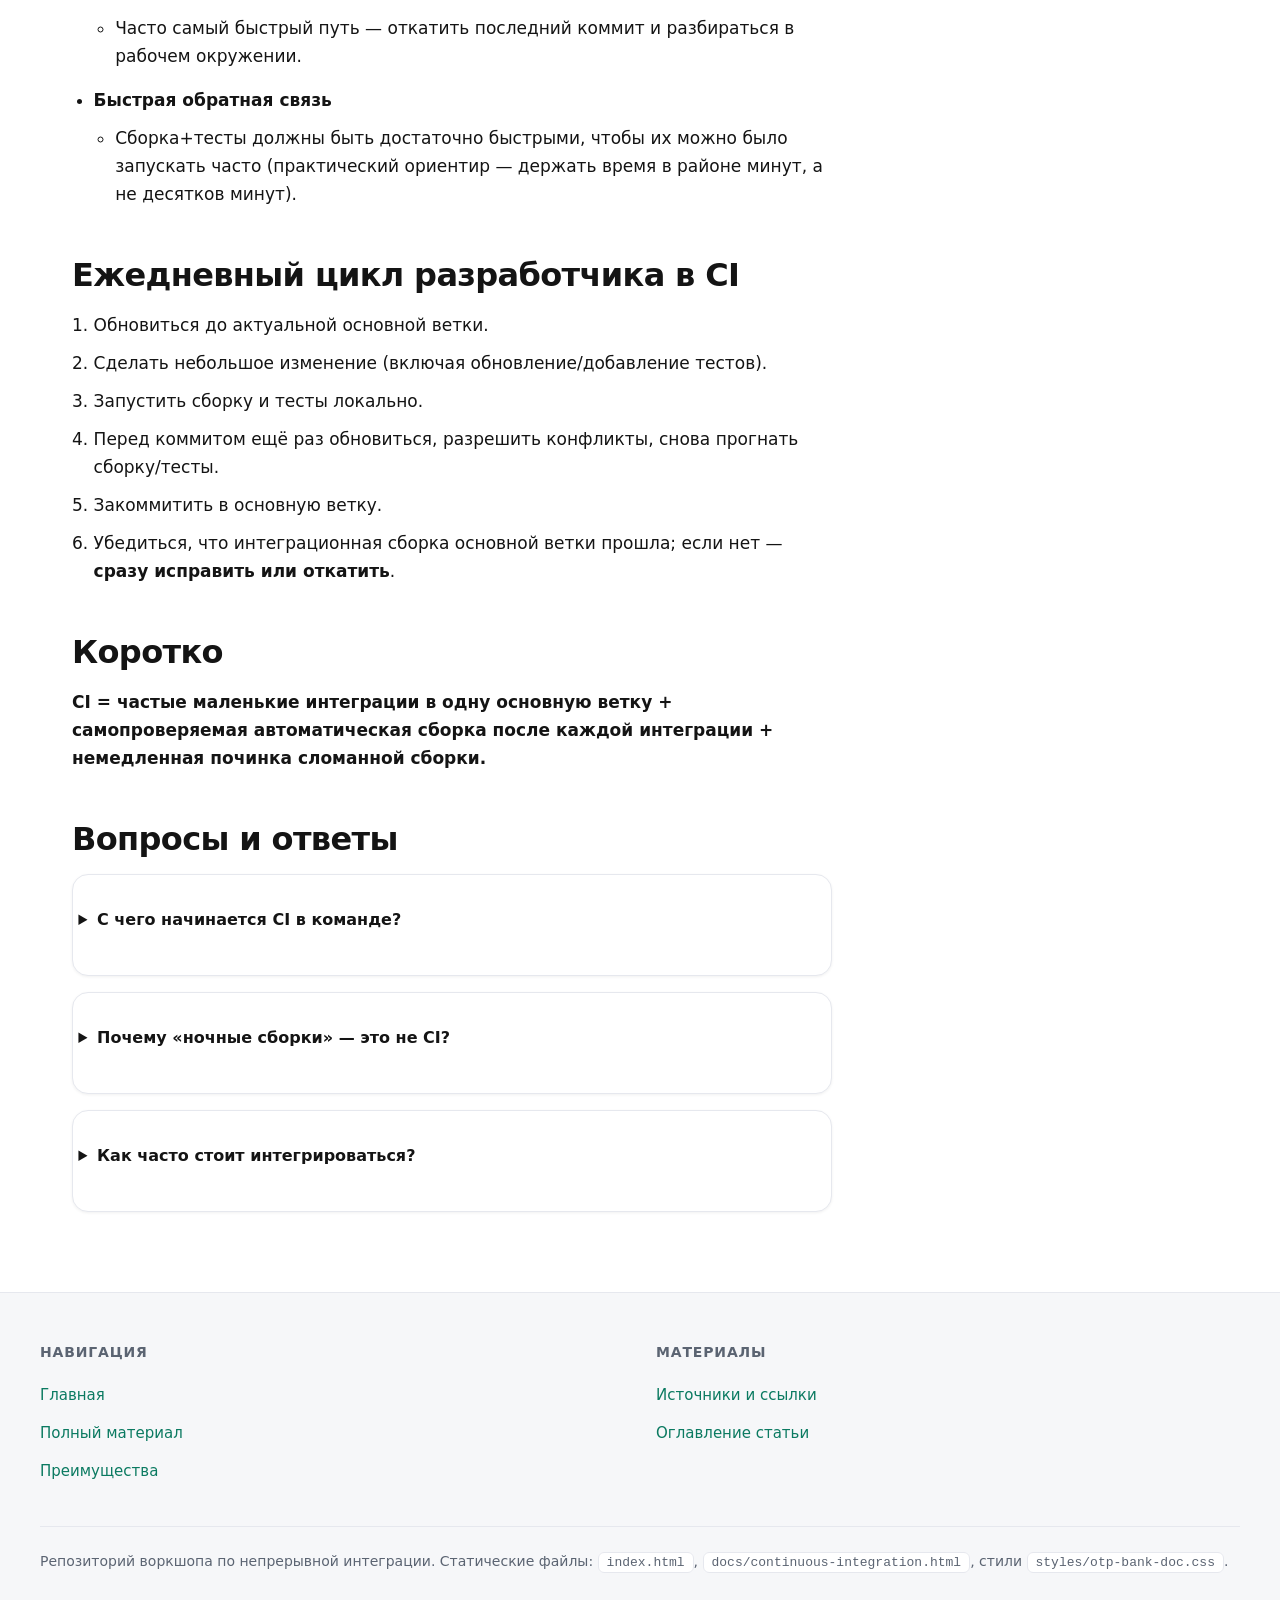
==== commit 560f138e: "Fix numbering for book sources and label video" ====
--- a/index.html
+++ b/index.html
@@ -58,17 +58,24 @@
         <li>Martin Fowler — “Continuous Integration Certification”: <a href="https://martinfowler.com/bliki/ContinuousIntegrationCertification.html">martinfowler.com</a></li>
         <li>Trunk-Based Development: <a href="https://trunkbaseddevelopment.com/">trunkbaseddevelopment.com</a> — на русском: <a href="https://trunkbaseddevelopment.ru/">trunkbaseddevelopment.ru</a></li>
         <li class="source-book">
-          <img class="source-book__cover" loading="lazy" alt="Обложка: Extreme Programming Explained" src="https://covers.openlibrary.org/b/isbn/0321278658-M.jpg">
-          <span><cite>Extreme Programming Explained</cite> — Kent Beck (<a href="https://www.pearson.com/en-us/subject-catalog/p/extreme-programming-explained-embrace-change/P200000000118/9780134051994">Pearson</a> — на русском: <a href="https://rsdn.org/article/395">«Экстремальное программирование»</a>)</span>
+          <div class="source-book__row">
+            <img class="source-book__cover" loading="lazy" alt="Обложка: Extreme Programming Explained" src="https://covers.openlibrary.org/b/isbn/0321278658-M.jpg">
+            <span><cite>Extreme Programming Explained</cite> — Kent Beck (<a href="https://www.pearson.com/en-us/subject-catalog/p/extreme-programming-explained-embrace-change/P200000000118/9780134051994">Pearson</a> — на русском: <a href="https://rsdn.org/article/395">«Экстремальное программирование»</a>)</span>
+          </div>
         </li>
         <li class="source-book">
-          <img class="source-book__cover" loading="lazy" alt="Обложка: Continuous Integration" src="https://covers.openlibrary.org/b/isbn/0321336380-M.jpg">
-          <span><cite>Continuous Integration: Improving Software Quality and Reducing Risk</cite> — Paul M. Duvall, Steve Matyas, Andrew Glover (<a href="https://martinfowler.com/books/duvall.html">MartinFowler.com (Books)</a> — на русском: <a href="https://www.labirint.ru/books/539486/">Лабиринт</a>)</span>
+          <div class="source-book__row">
+            <img class="source-book__cover" loading="lazy" alt="Обложка: Continuous Integration" src="https://covers.openlibrary.org/b/isbn/0321336380-M.jpg">
+            <span><cite>Continuous Integration: Improving Software Quality and Reducing Risk</cite> — Paul M. Duvall, Steve Matyas, Andrew Glover (<a href="https://martinfowler.com/books/duvall.html">MartinFowler.com (Books)</a> — на русском: <a href="https://www.labirint.ru/books/539486/">Лабиринт</a>)</span>
+          </div>
         </li>
         <li class="source-book">
-          <img class="source-book__cover" loading="lazy" alt="Обложка: Continuous Delivery" src="https://covers.openlibrary.org/b/isbn/0321601912-M.jpg">
-          <span><cite>Continuous Delivery: Reliable Software Releases through Build, Test, and Deployment Automation</cite> — Jez Humble, David Farley (<a href="https://www.informit.com/store/continuous-delivery-reliable-software-releases-through-build-9780321601919">Addison-Wesley / InformIT</a> — на русском: <a href="https://www.williamspublishing.com/Books/978-5-8459-1739-3.html">Вильямс</a>)</span>
-        </li>
+          <div class="source-book__row">
+            <img class="source-book__cover" loading="lazy" alt="Обложка: Continuous Delivery" src="https://covers.openlibrary.org/b/isbn/0321601912-M.jpg">
+            <span><cite>Continuous Delivery: Reliable Software Releases through Build, Test, and Deployment Automation</cite> — Jez Humble, David Farley (<a href="https://www.informit.com/store/continuous-delivery-reliable-software-releases-through-build-9780321601919">Addison-Wesley / InformIT</a> — на русском: <a href="https://www.williamspublishing.com/Books/978-5-8459-1739-3.html">Вильямс</a>)</span>
+          </div>
+        </li>
+        <li>Видео: <a href="https://www.youtube.com/watch?v=1er2cjUq1UI">“What is Continuous Integration?”</a></li>
       </ol>
 
       <h2>Базовый договор команды</h2>
--- a/styles/otp-bank-doc.css
+++ b/styles/otp-bank-doc.css
@@ -277,10 +277,13 @@
 
 .sources-list .source-book {
   list-style-position: outside;
+  margin: 14px 0;
+}
+
+.sources-list .source-book__row {
   display: flex;
   gap: var(--space-3);
   align-items: flex-start;
-  margin: 14px 0;
 }
 
 .source-book__cover {
@@ -294,7 +297,7 @@
   background: var(--surface);
 }
 
-.sources-list .source-book > span {
+.sources-list .source-book__row > span {
   min-width: 0;
 }
 
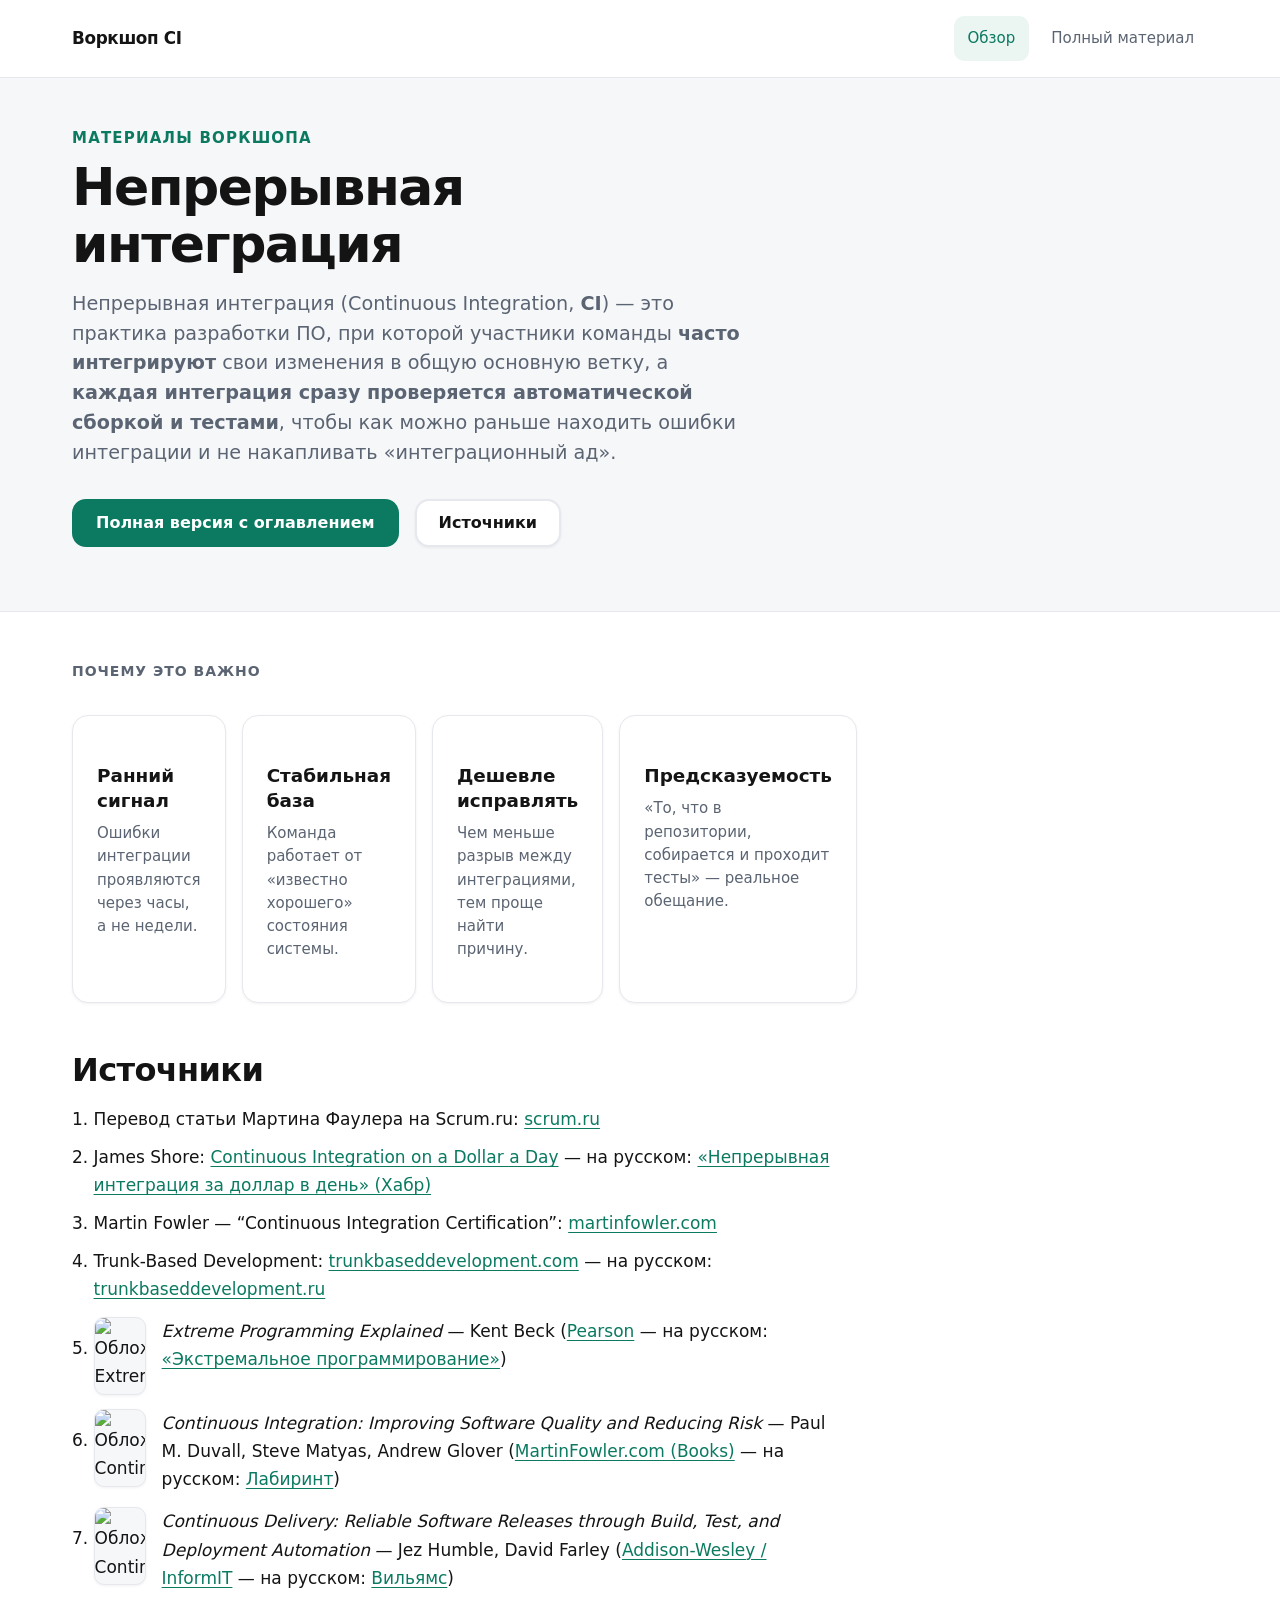
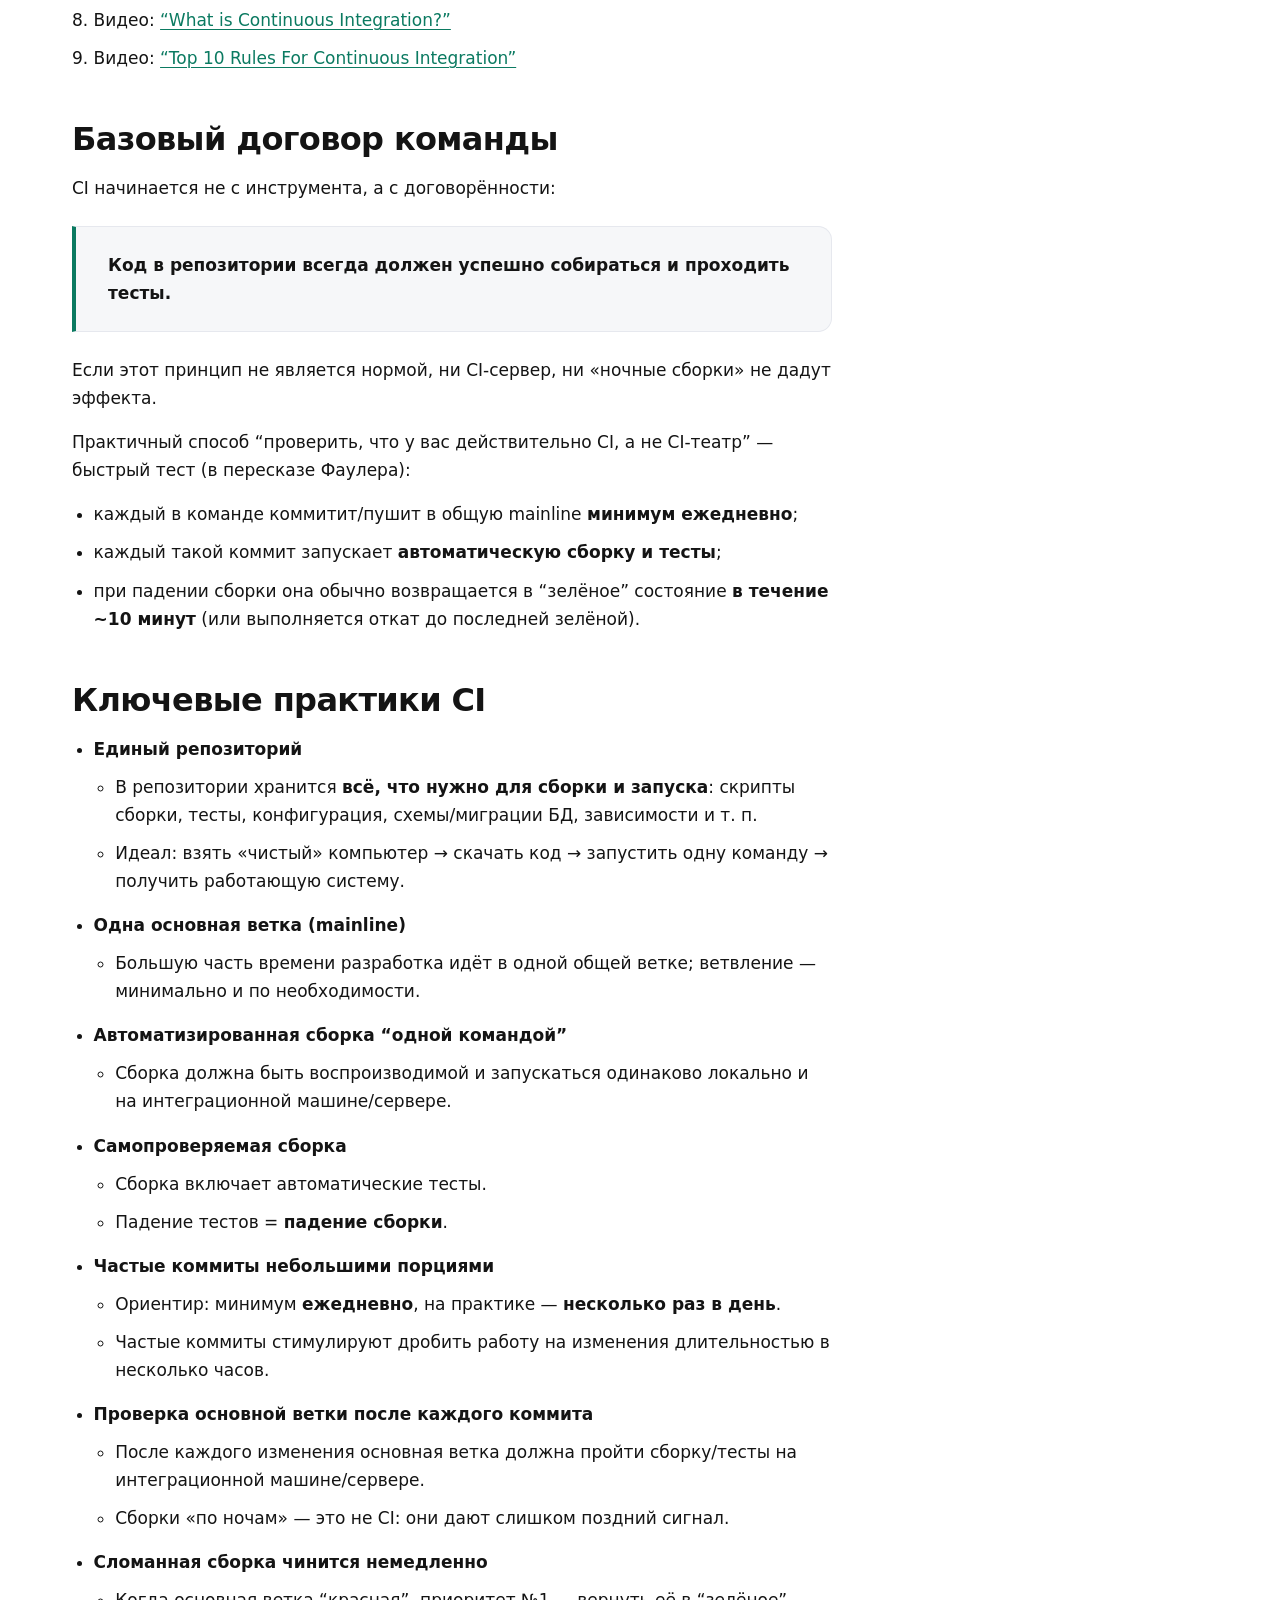
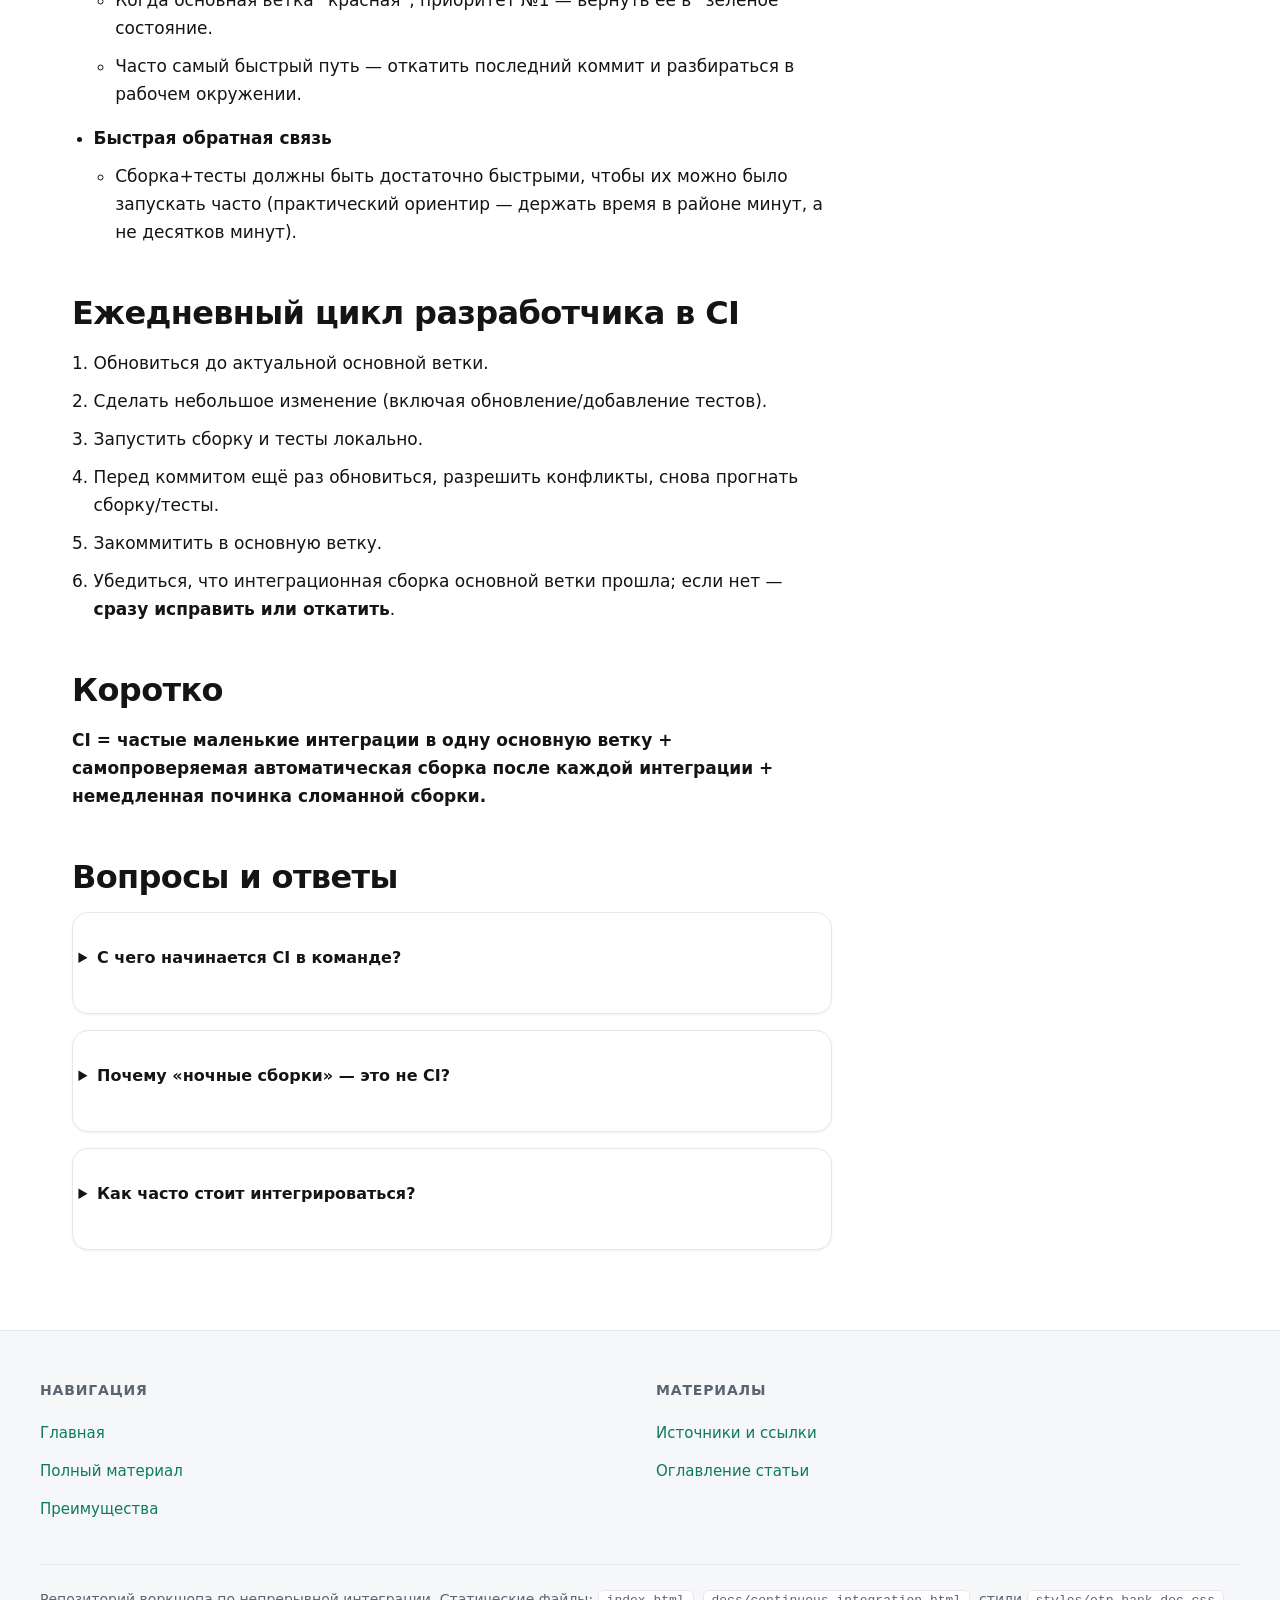
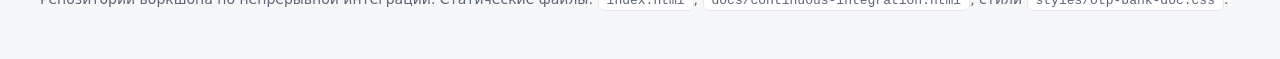
==== commit b6c046b0: "Add second CI video to sources" ====
--- a/index.html
+++ b/index.html
@@ -76,6 +76,7 @@
           </div>
         </li>
         <li>Видео: <a href="https://www.youtube.com/watch?v=1er2cjUq1UI">“What is Continuous Integration?”</a></li>
+        <li>Видео: <a href="https://www.youtube.com/watch?v=Xl62gQpAl1w">“Top 10 Rules For Continuous Integration”</a></li>
       </ol>
 
       <h2>Базовый договор команды</h2>
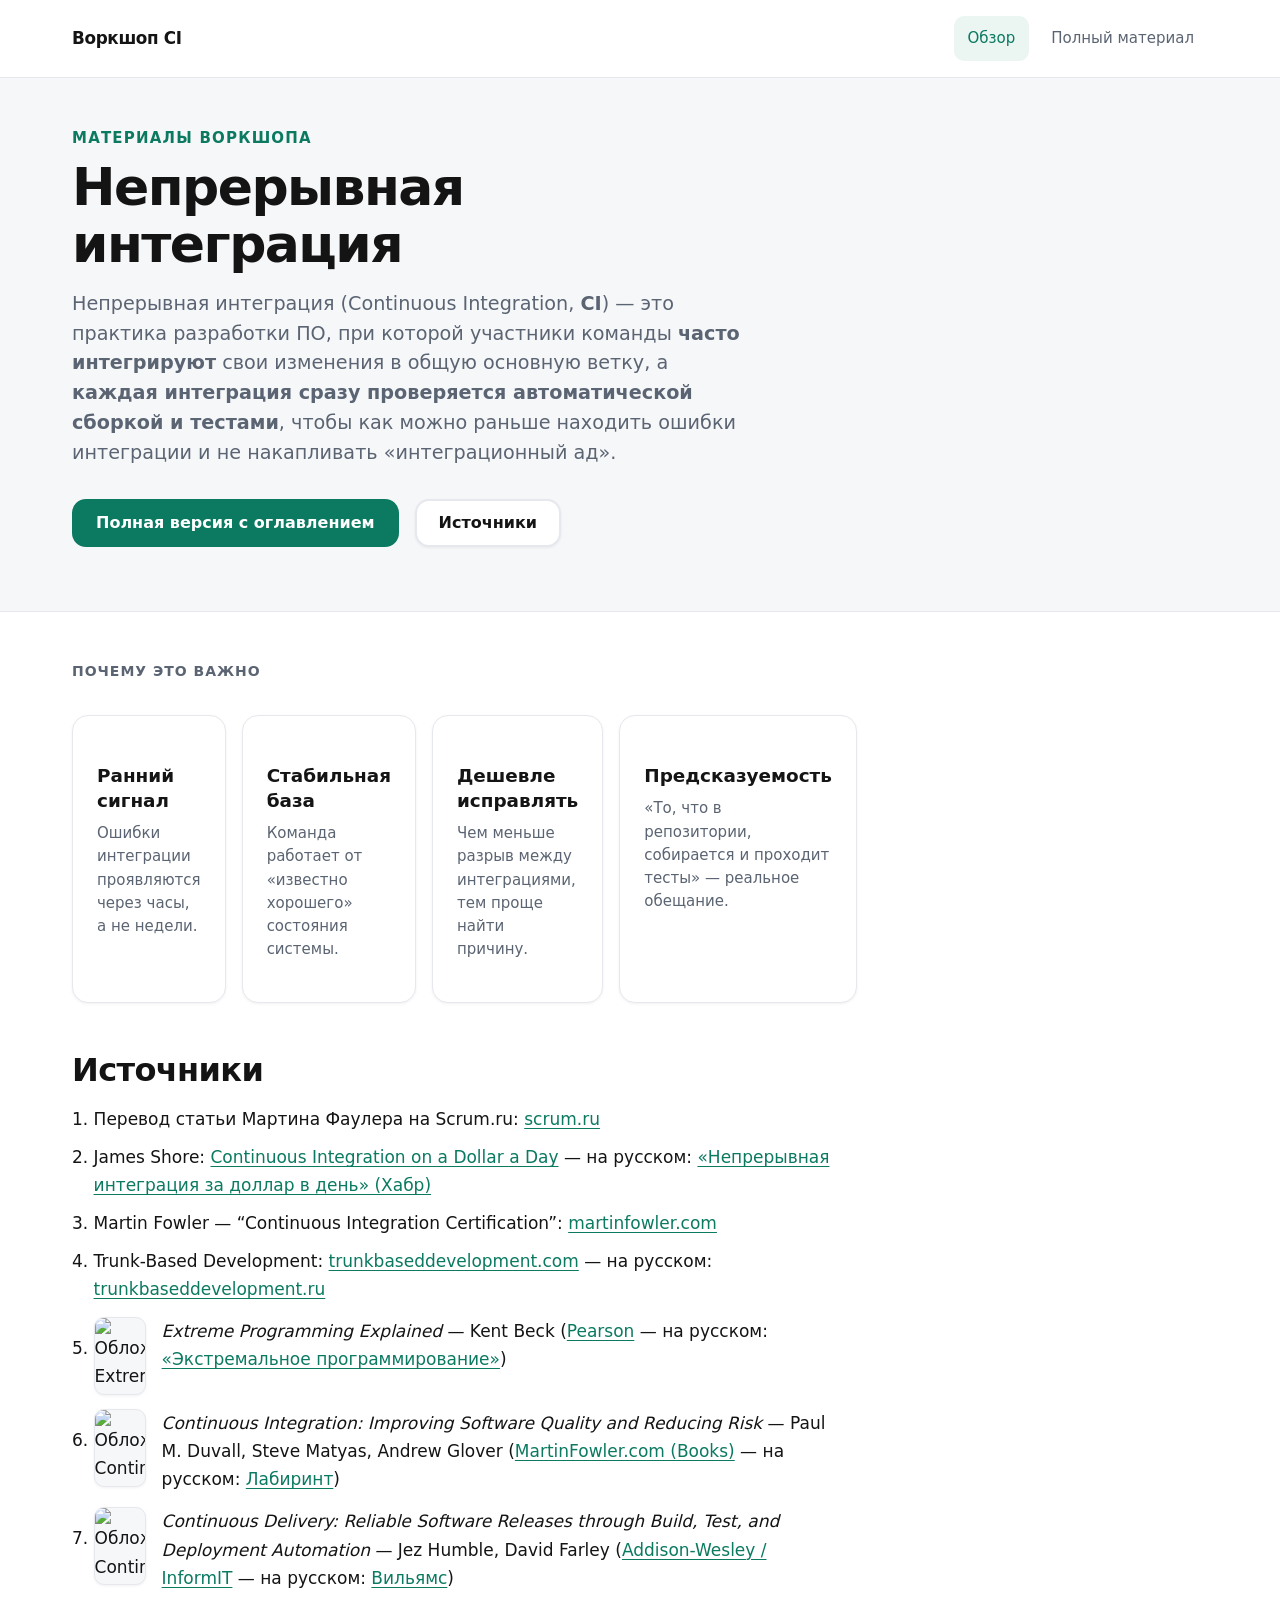
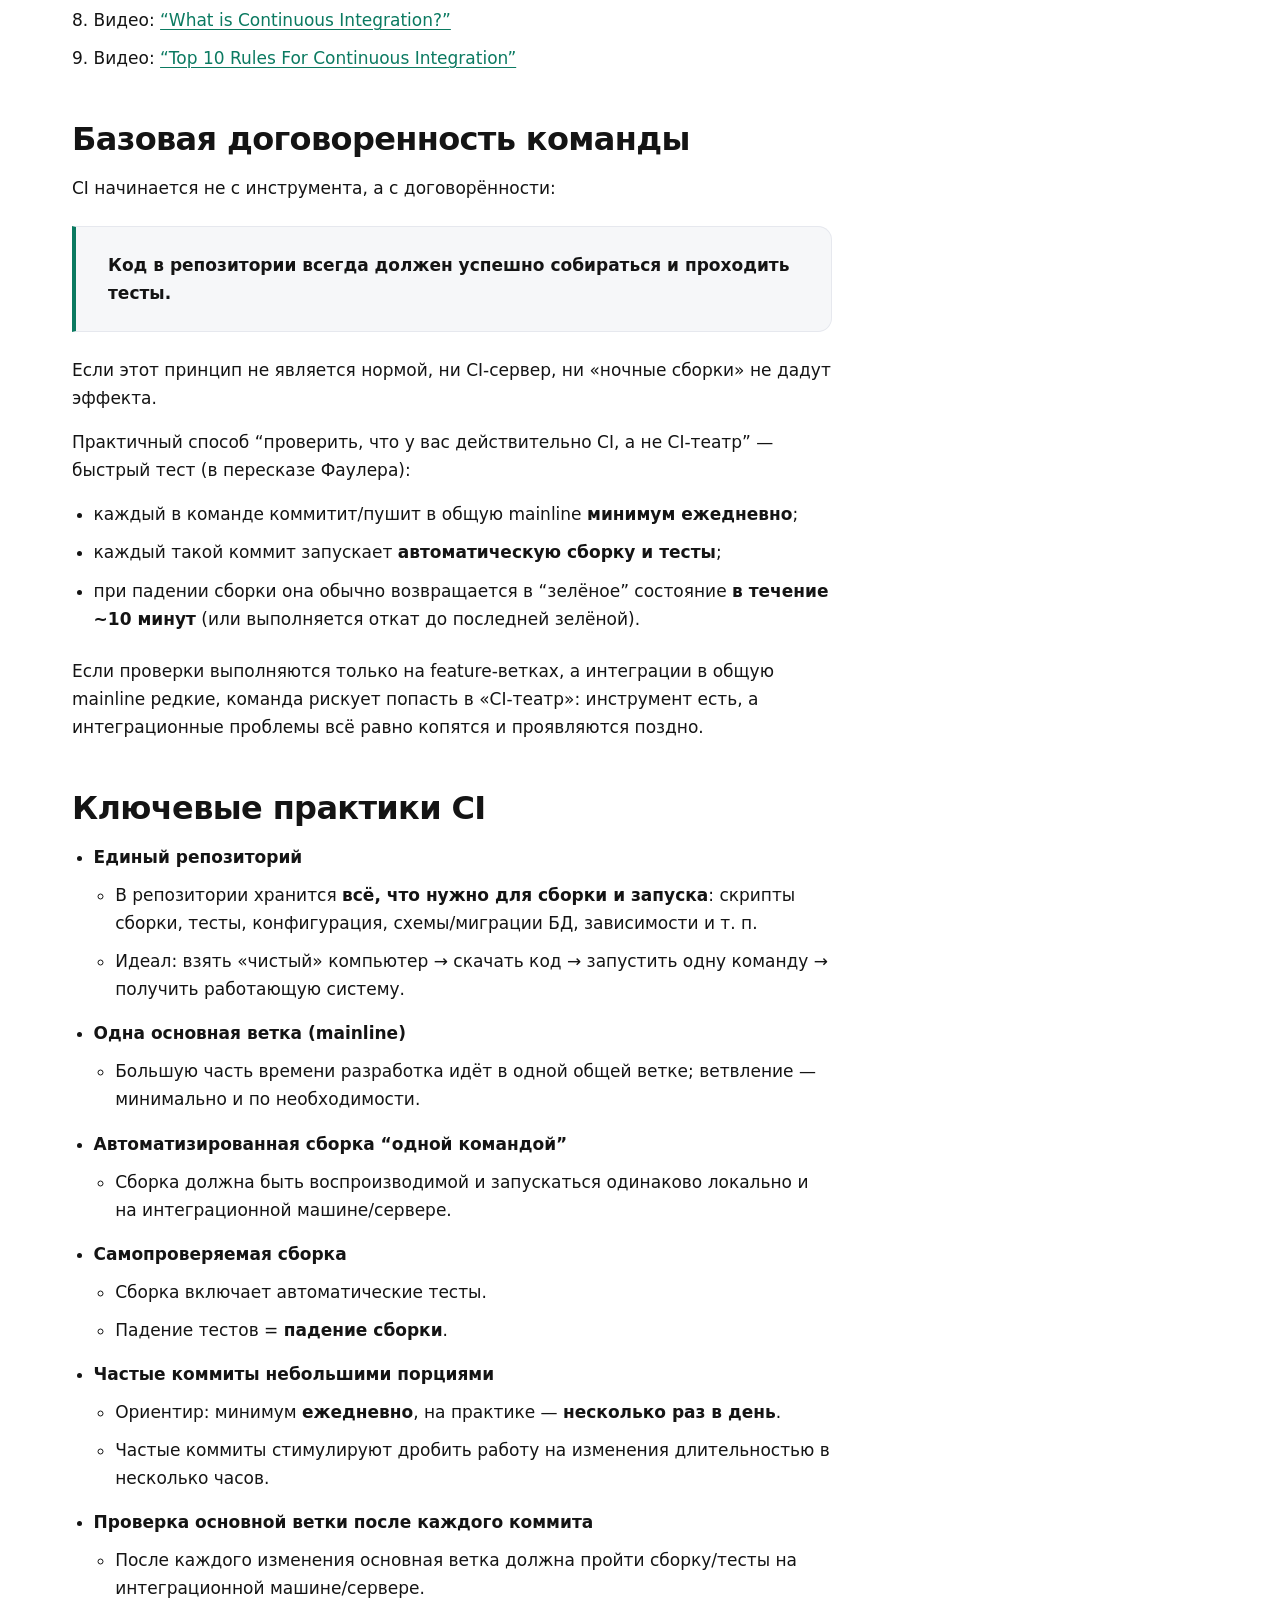
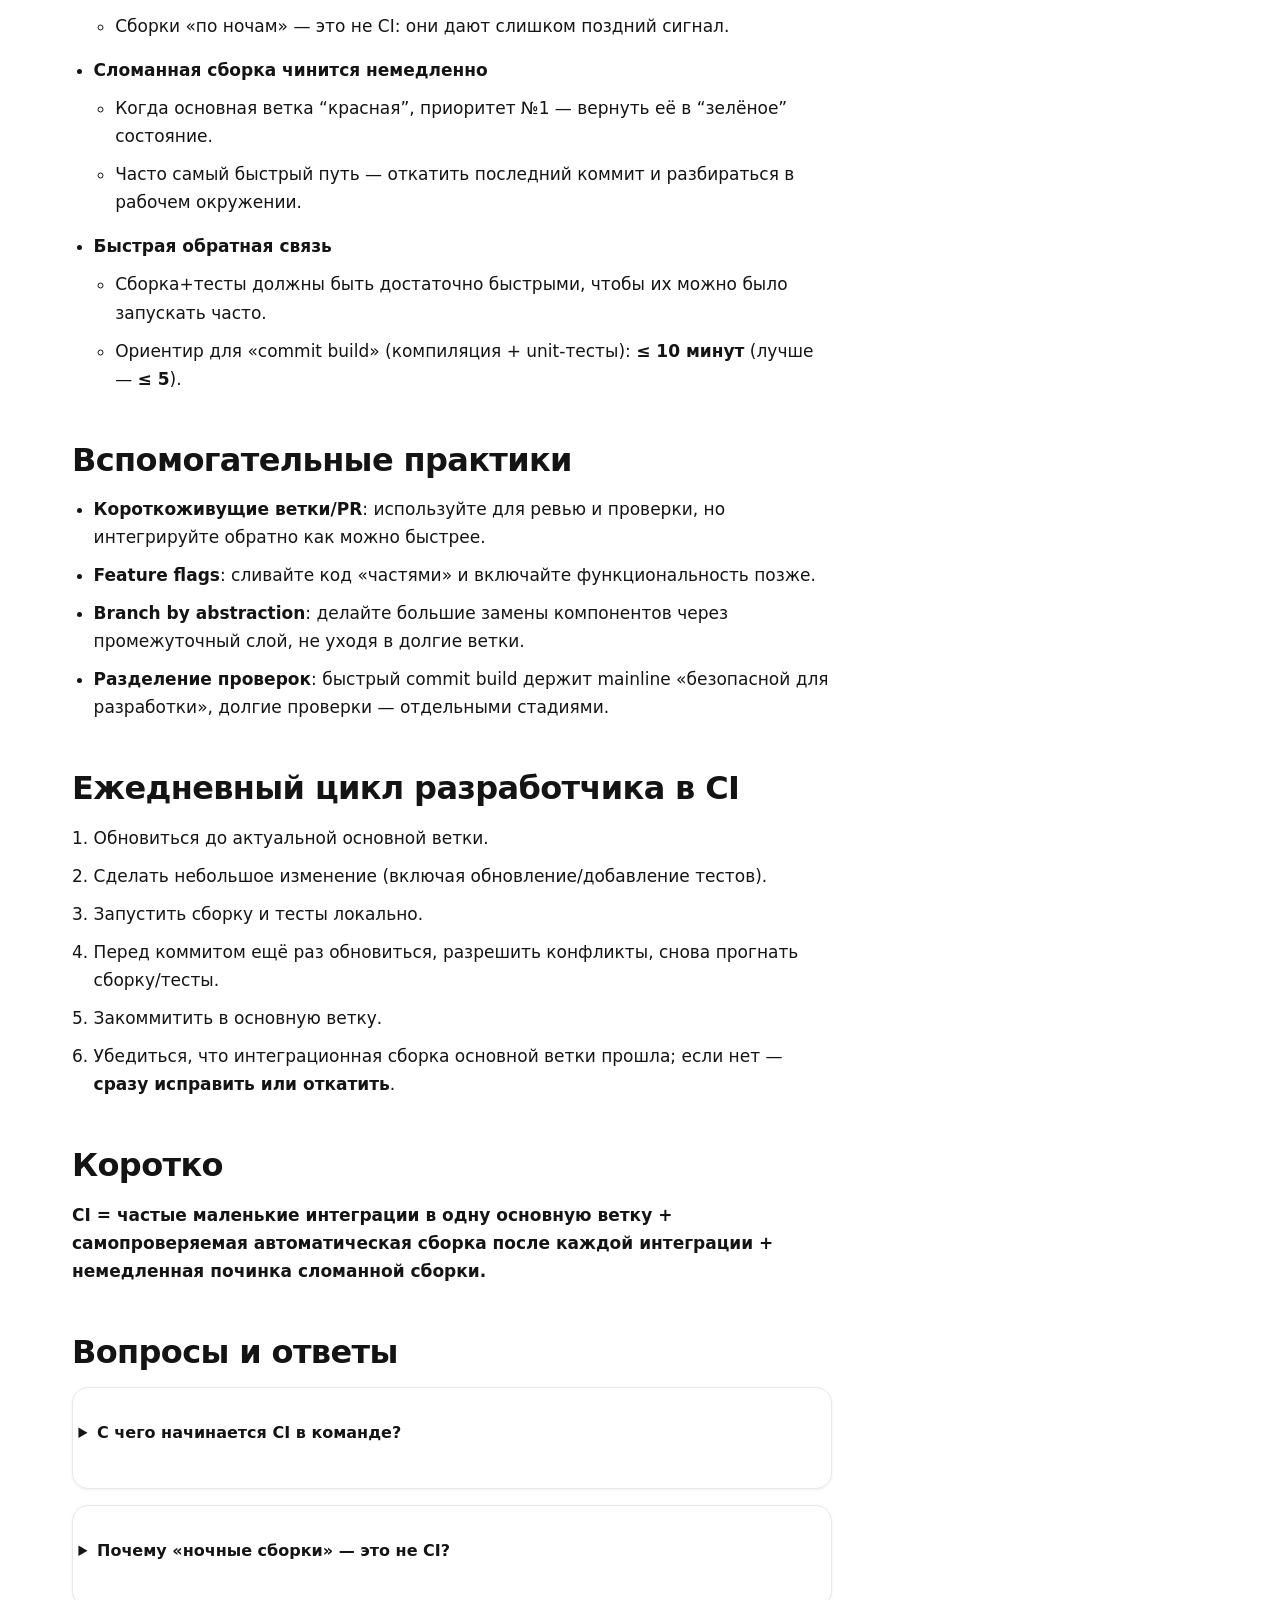
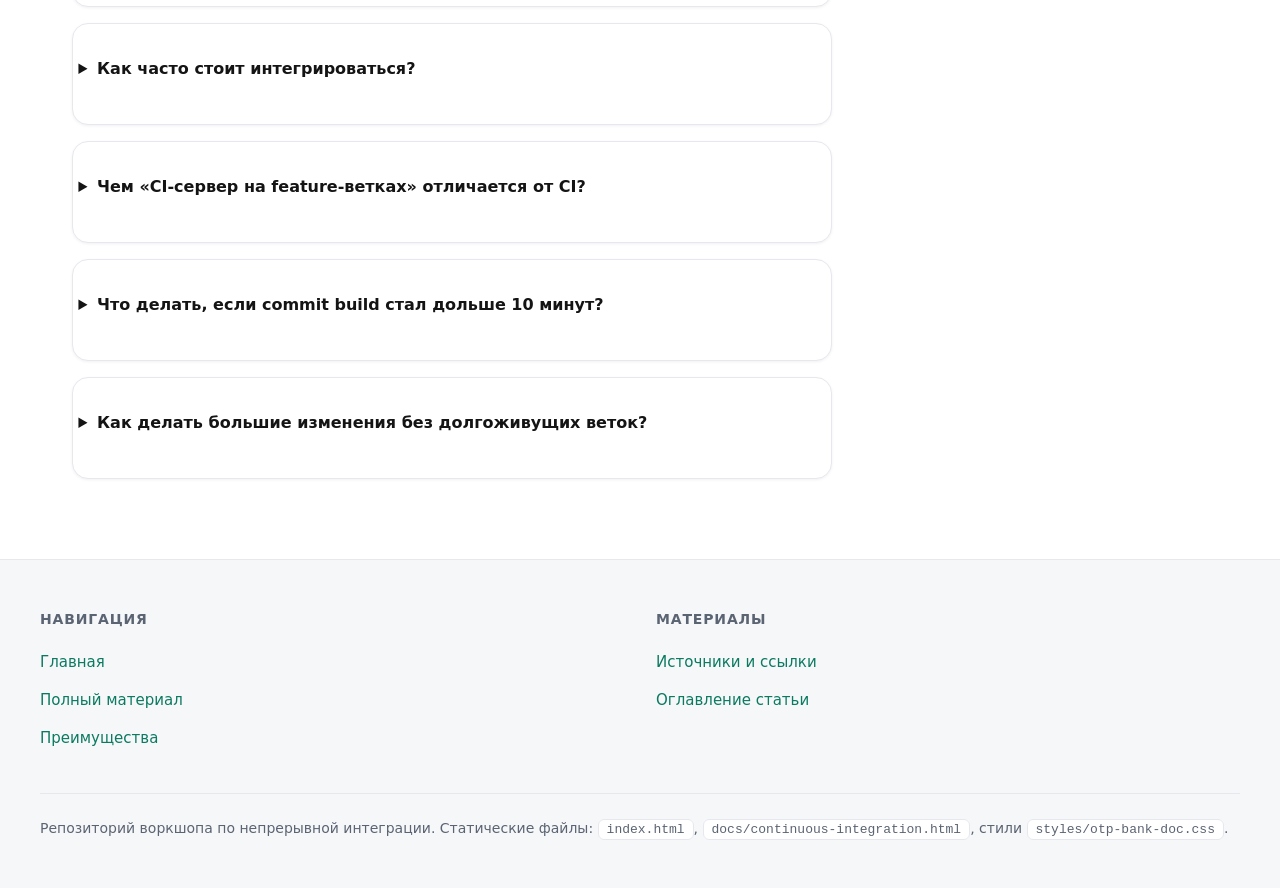
==== commit 0a2e6817: "Restructure CI content and rename team agreement" ====
--- a/index.html
+++ b/index.html
@@ -79,7 +79,7 @@
         <li>Видео: <a href="https://www.youtube.com/watch?v=Xl62gQpAl1w">“Top 10 Rules For Continuous Integration”</a></li>
       </ol>
 
-      <h2>Базовый договор команды</h2>
+      <h2>Базовая договоренность команды</h2>
       <p>CI начинается не с инструмента, а с договорённости:</p>
       <blockquote class="callout">
         <p><strong>Код в репозитории всегда должен успешно собираться и проходить тесты.</strong></p>
@@ -91,6 +91,7 @@
         <li>каждый такой коммит запускает <strong>автоматическую сборку и тесты</strong>;</li>
         <li>при падении сборки она обычно возвращается в “зелёное” состояние <strong>в течение ~10 минут</strong> (или выполняется откат до последней зелёной).</li>
       </ul>
+      <p>Если проверки выполняются только на feature‑ветках, а интеграции в общую mainline редкие, команда рискует попасть в «CI‑театр»: инструмент есть, а интеграционные проблемы всё равно копятся и проявляются поздно.</p>
 
       <h2>Ключевые практики CI</h2>
       <ul>
@@ -144,9 +145,18 @@
         <li>
           <strong>Быстрая обратная связь</strong>
           <ul>
-            <li>Сборка+тесты должны быть достаточно быстрыми, чтобы их можно было запускать часто (практический ориентир — держать время в районе минут, а не десятков минут).</li>
-          </ul>
-        </li>
+            <li>Сборка+тесты должны быть достаточно быстрыми, чтобы их можно было запускать часто.</li>
+            <li>Ориентир для «commit build» (компиляция + unit‑тесты): <strong>&le; 10 минут</strong> (лучше — <strong>&le; 5</strong>).</li>
+          </ul>
+        </li>
+      </ul>
+
+      <h2>Вспомогательные практики</h2>
+      <ul>
+        <li><strong>Короткоживущие ветки/PR</strong>: используйте для ревью и проверки, но интегрируйте обратно как можно быстрее.</li>
+        <li><strong>Feature flags</strong>: сливайте код «частями» и включайте функциональность позже.</li>
+        <li><strong>Branch by abstraction</strong>: делайте большие замены компонентов через промежуточный слой, не уходя в долгие ветки.</li>
+        <li><strong>Разделение проверок</strong>: быстрый commit build держит mainline «безопасной для разработки», долгие проверки — отдельными стадиями.</li>
       </ul>
 
       <h2>Ежедневный цикл разработчика в CI</h2>
@@ -176,6 +186,18 @@
           <summary class="card__title">Как часто стоит интегрироваться?</summary>
           <p class="card__text">Ориентир — минимум ежедневно, на практике часто несколько раз в день небольшими порциями изменений.</p>
         </details>
+        <details class="card">
+          <summary class="card__title">Чем «CI‑сервер на feature‑ветках» отличается от CI?</summary>
+          <p class="card__text">В CI команда регулярно интегрируется в общую mainline и держит её зелёной. Если проверки крутятся в изоляции на feature‑ветках, а интеграция в mainline происходит редко, то ошибки интеграции всё равно копятся и проявляются поздно — это часто называют «CI‑театром».</p>
+        </details>
+        <details class="card">
+          <summary class="card__title">Что делать, если commit build стал дольше 10 минут?</summary>
+          <p class="card__text">Обратная связь становится слишком медленной для частых интеграций. Типичные меры: параллелизация тестов, отделение долгих проверок в отдельные стадии конвейера, кеширование зависимостей/артефактов, пересмотр объёма проверок именно в commit build.</p>
+        </details>
+        <details class="card">
+          <summary class="card__title">Как делать большие изменения без долгоживущих веток?</summary>
+          <p class="card__text">Чаще всего помогает комбинация feature flags (сливать код, не включая функциональность) и branch by abstraction (вводить новый слой/интерфейс и постепенно переводить вызовы). Это позволяет продолжать часто интегрироваться в mainline.</p>
+        </details>
       </div>
     </div>
   </main>
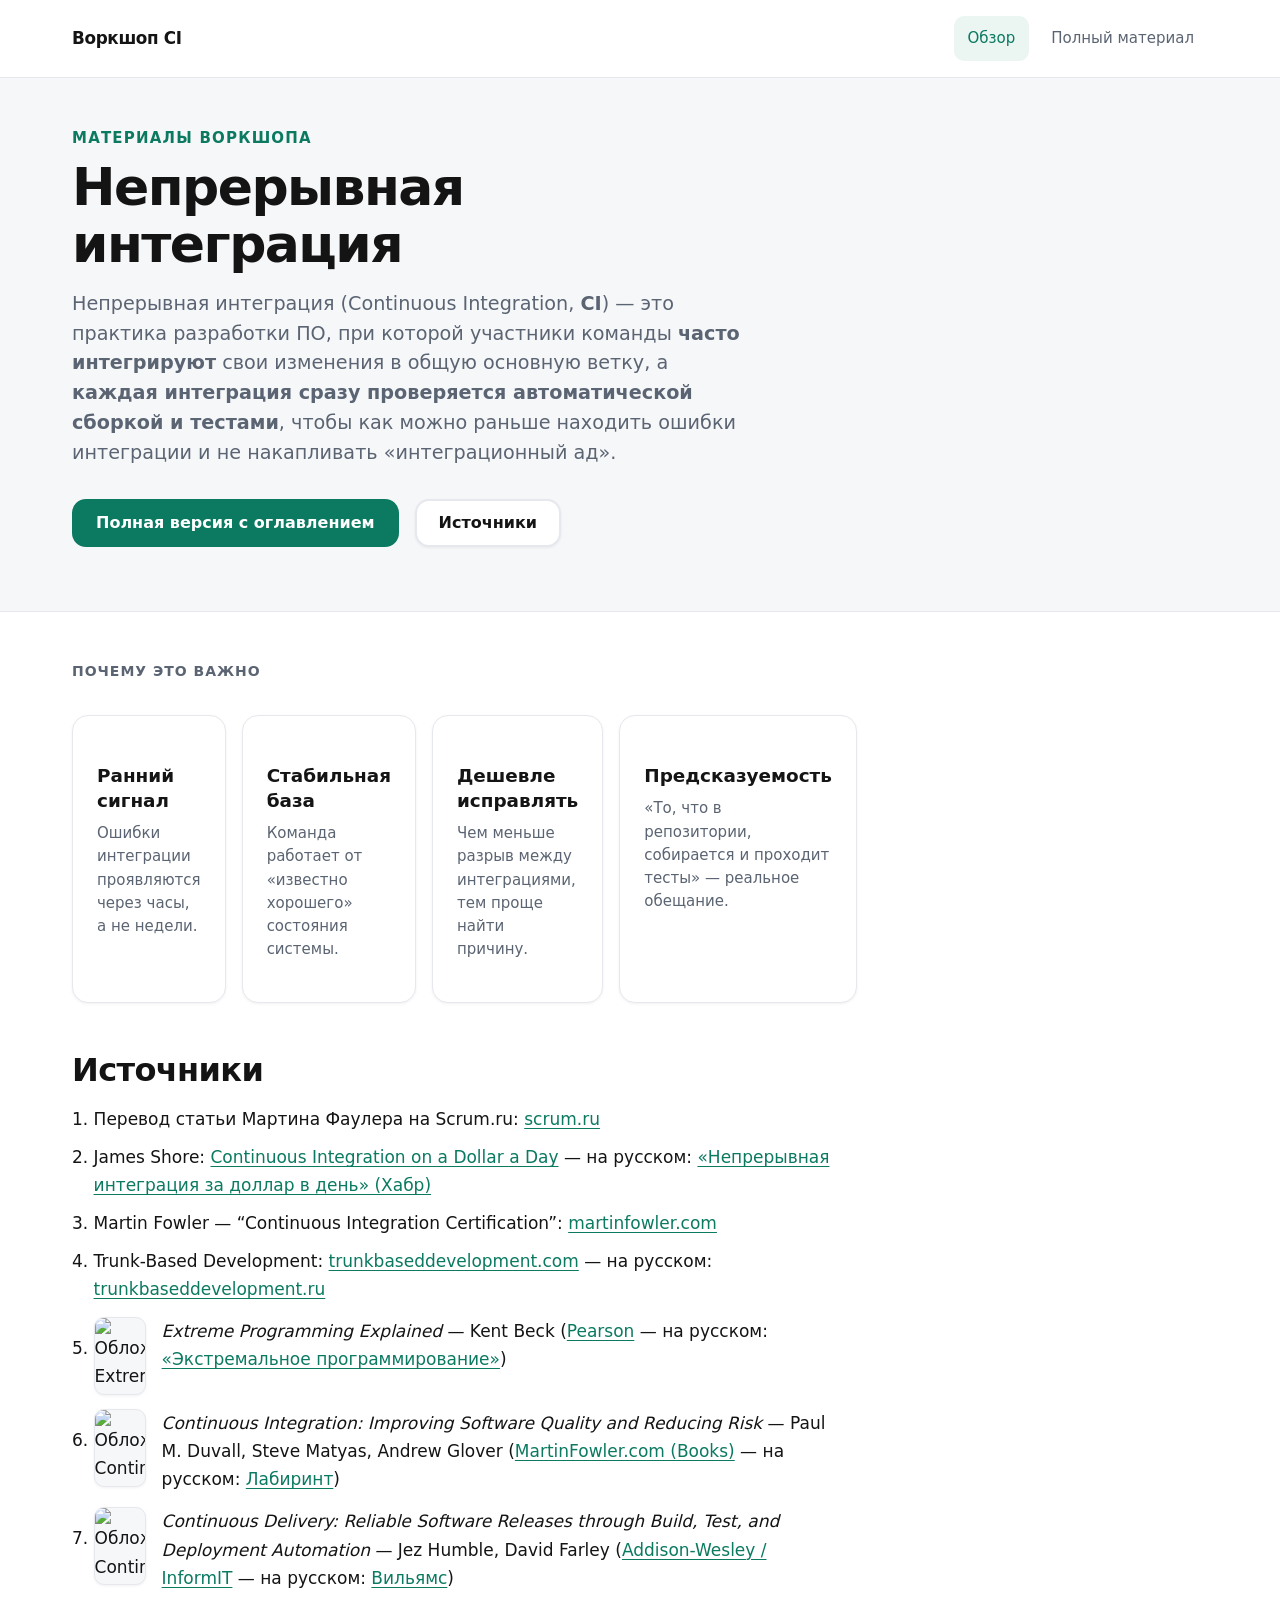
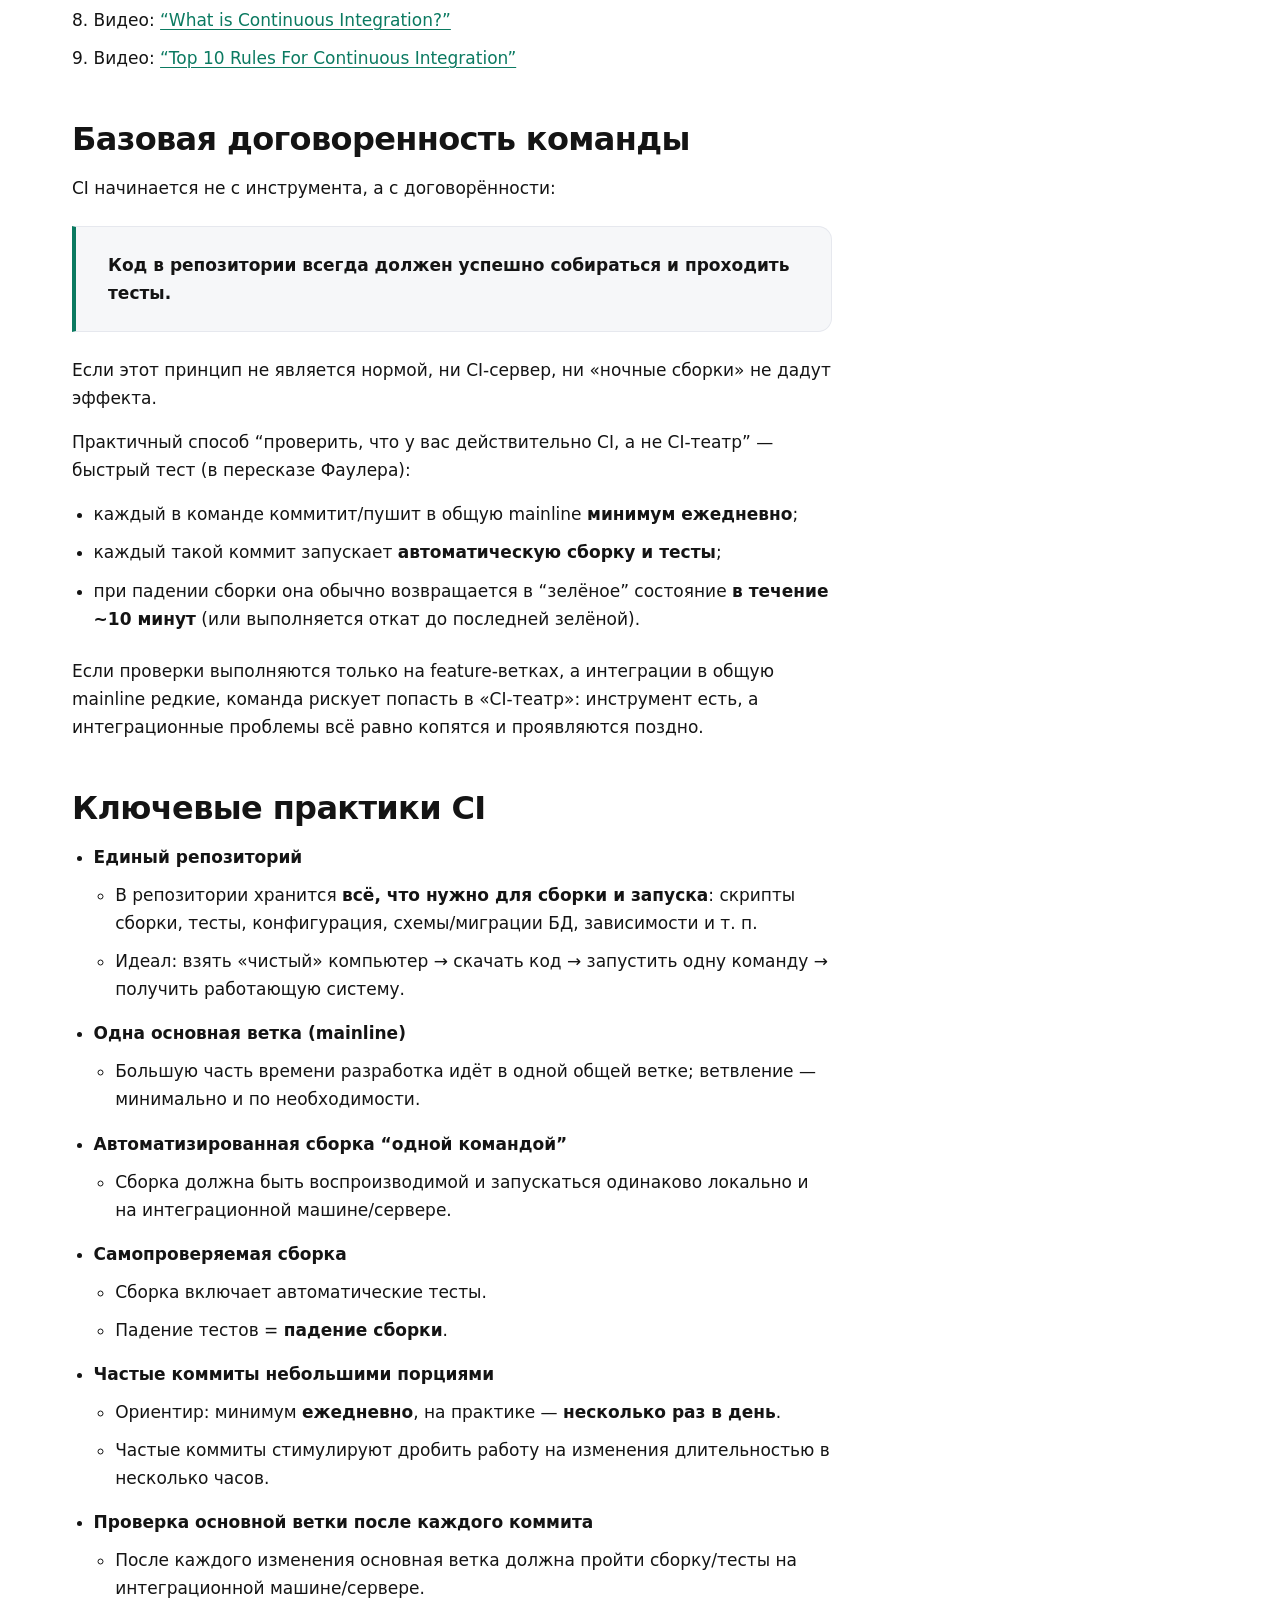
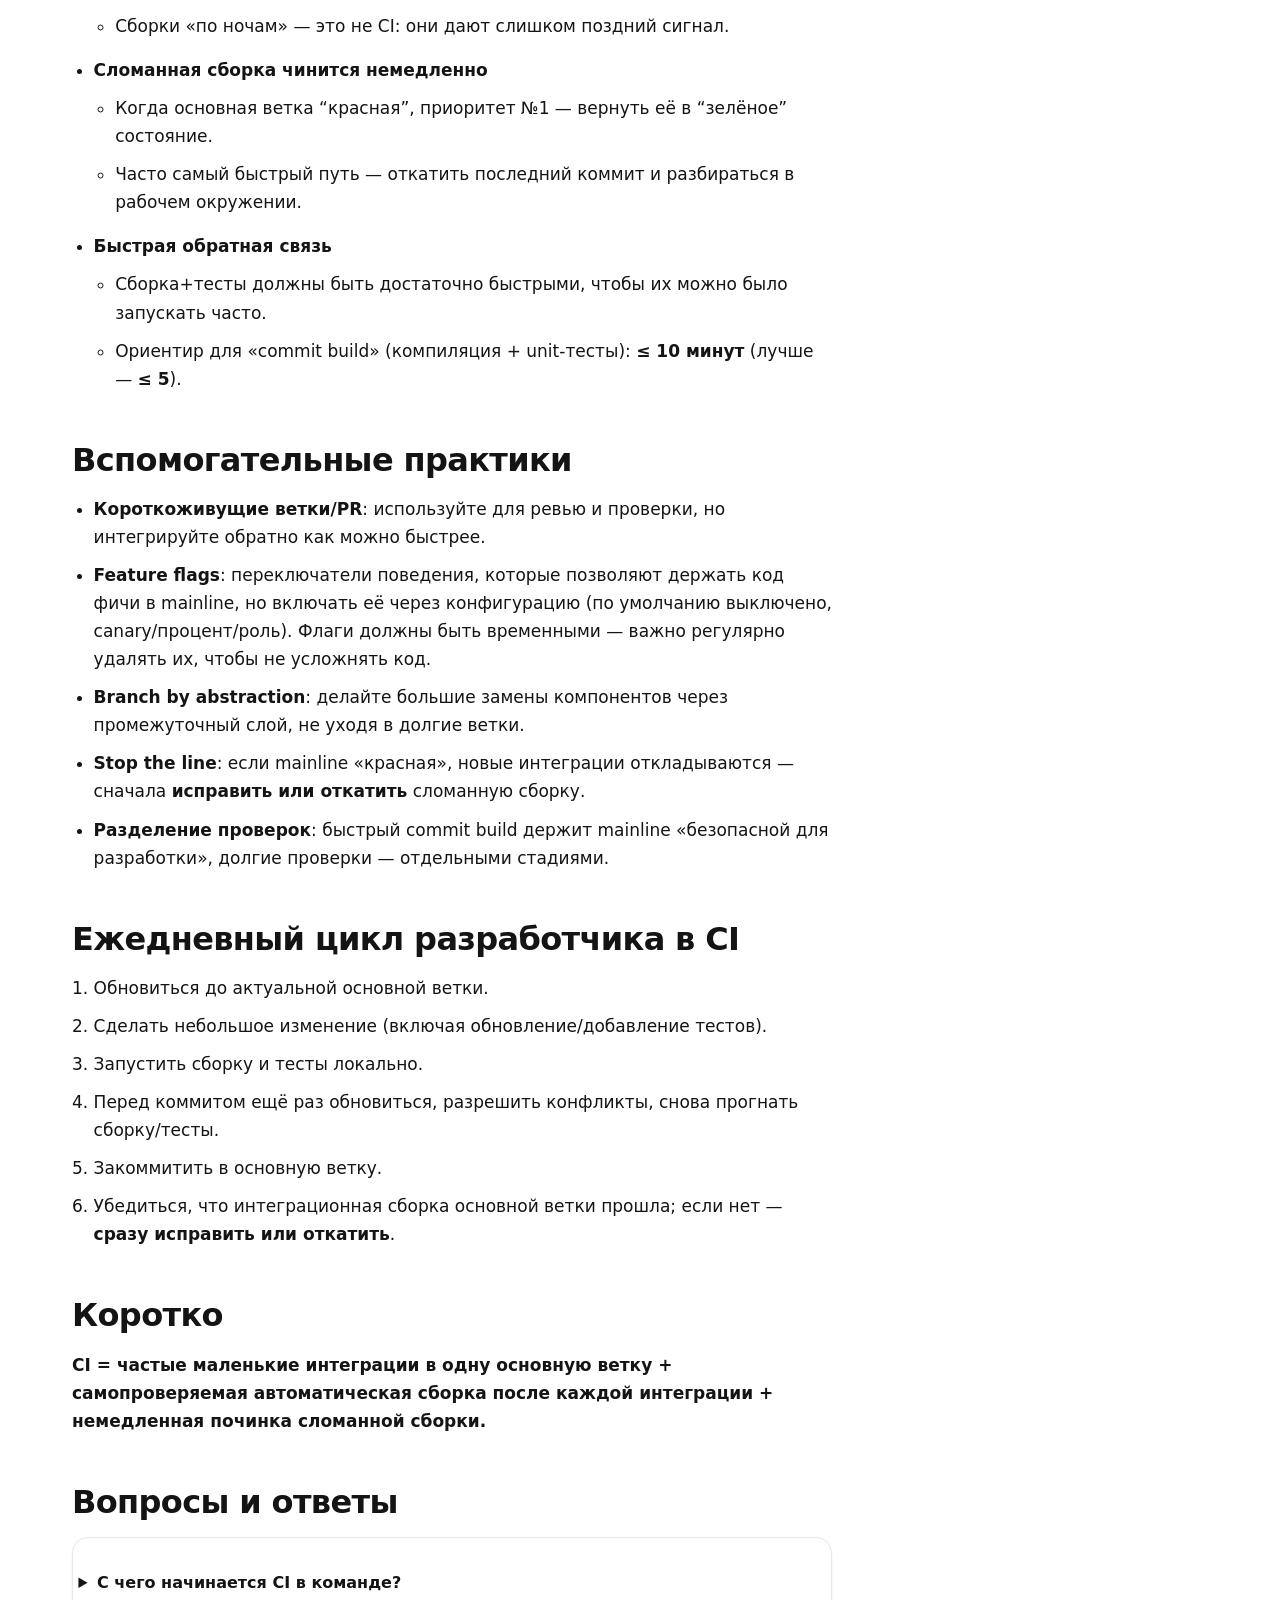
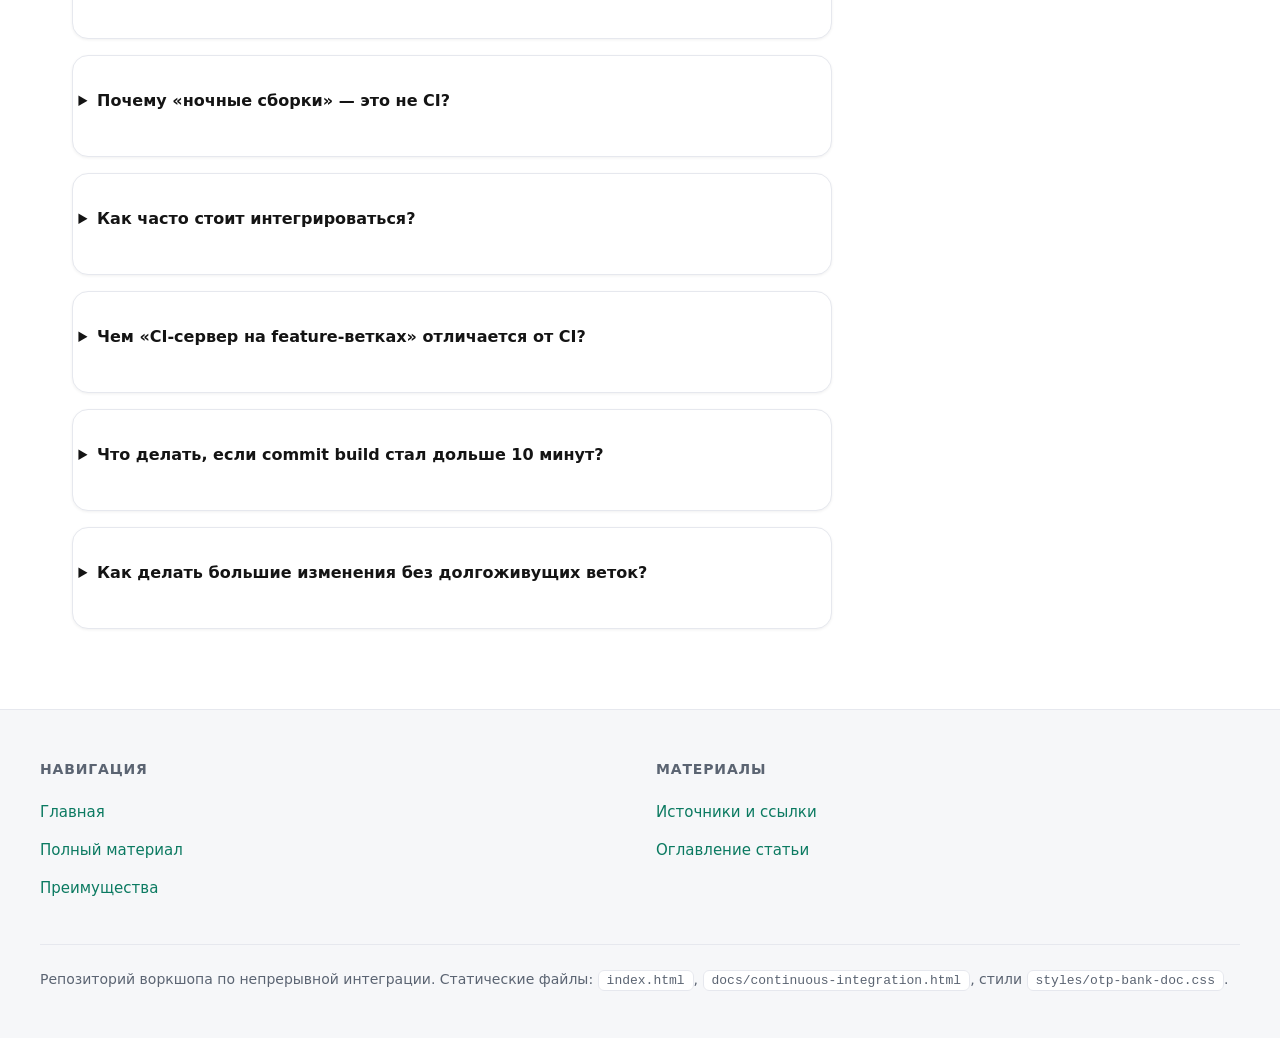
==== commit 99f64828: "Expand feature flags and add stop-the-line practice" ====
--- a/index.html
+++ b/index.html
@@ -154,8 +154,9 @@
       <h2>Вспомогательные практики</h2>
       <ul>
         <li><strong>Короткоживущие ветки/PR</strong>: используйте для ревью и проверки, но интегрируйте обратно как можно быстрее.</li>
-        <li><strong>Feature flags</strong>: сливайте код «частями» и включайте функциональность позже.</li>
+        <li><strong>Feature flags</strong>: переключатели поведения, которые позволяют держать код фичи в mainline, но включать её через конфигурацию (по умолчанию выключено, canary/процент/роль). Флаги должны быть временными — важно регулярно удалять их, чтобы не усложнять код.</li>
         <li><strong>Branch by abstraction</strong>: делайте большие замены компонентов через промежуточный слой, не уходя в долгие ветки.</li>
+        <li><strong>Stop the line</strong>: если mainline «красная», новые интеграции откладываются — сначала <strong>исправить или откатить</strong> сломанную сборку.</li>
         <li><strong>Разделение проверок</strong>: быстрый commit build держит mainline «безопасной для разработки», долгие проверки — отдельными стадиями.</li>
       </ul>
 
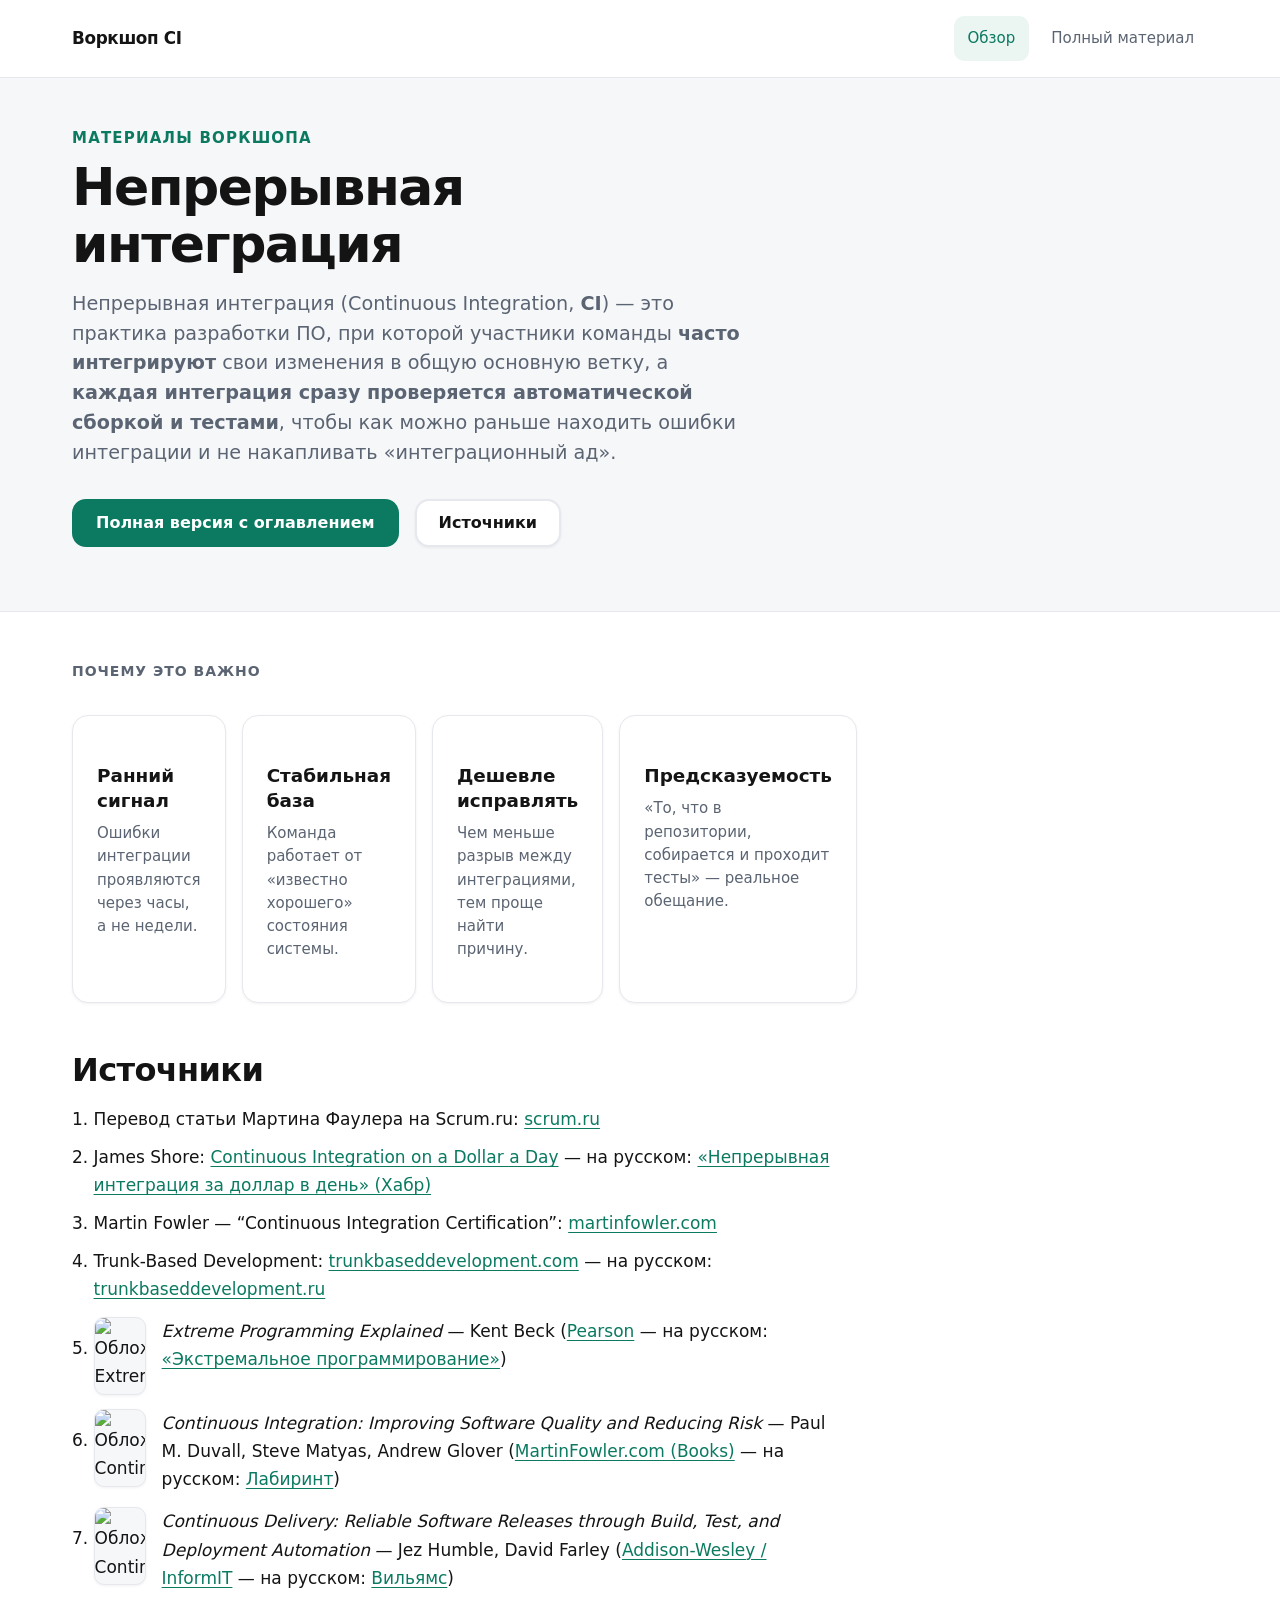
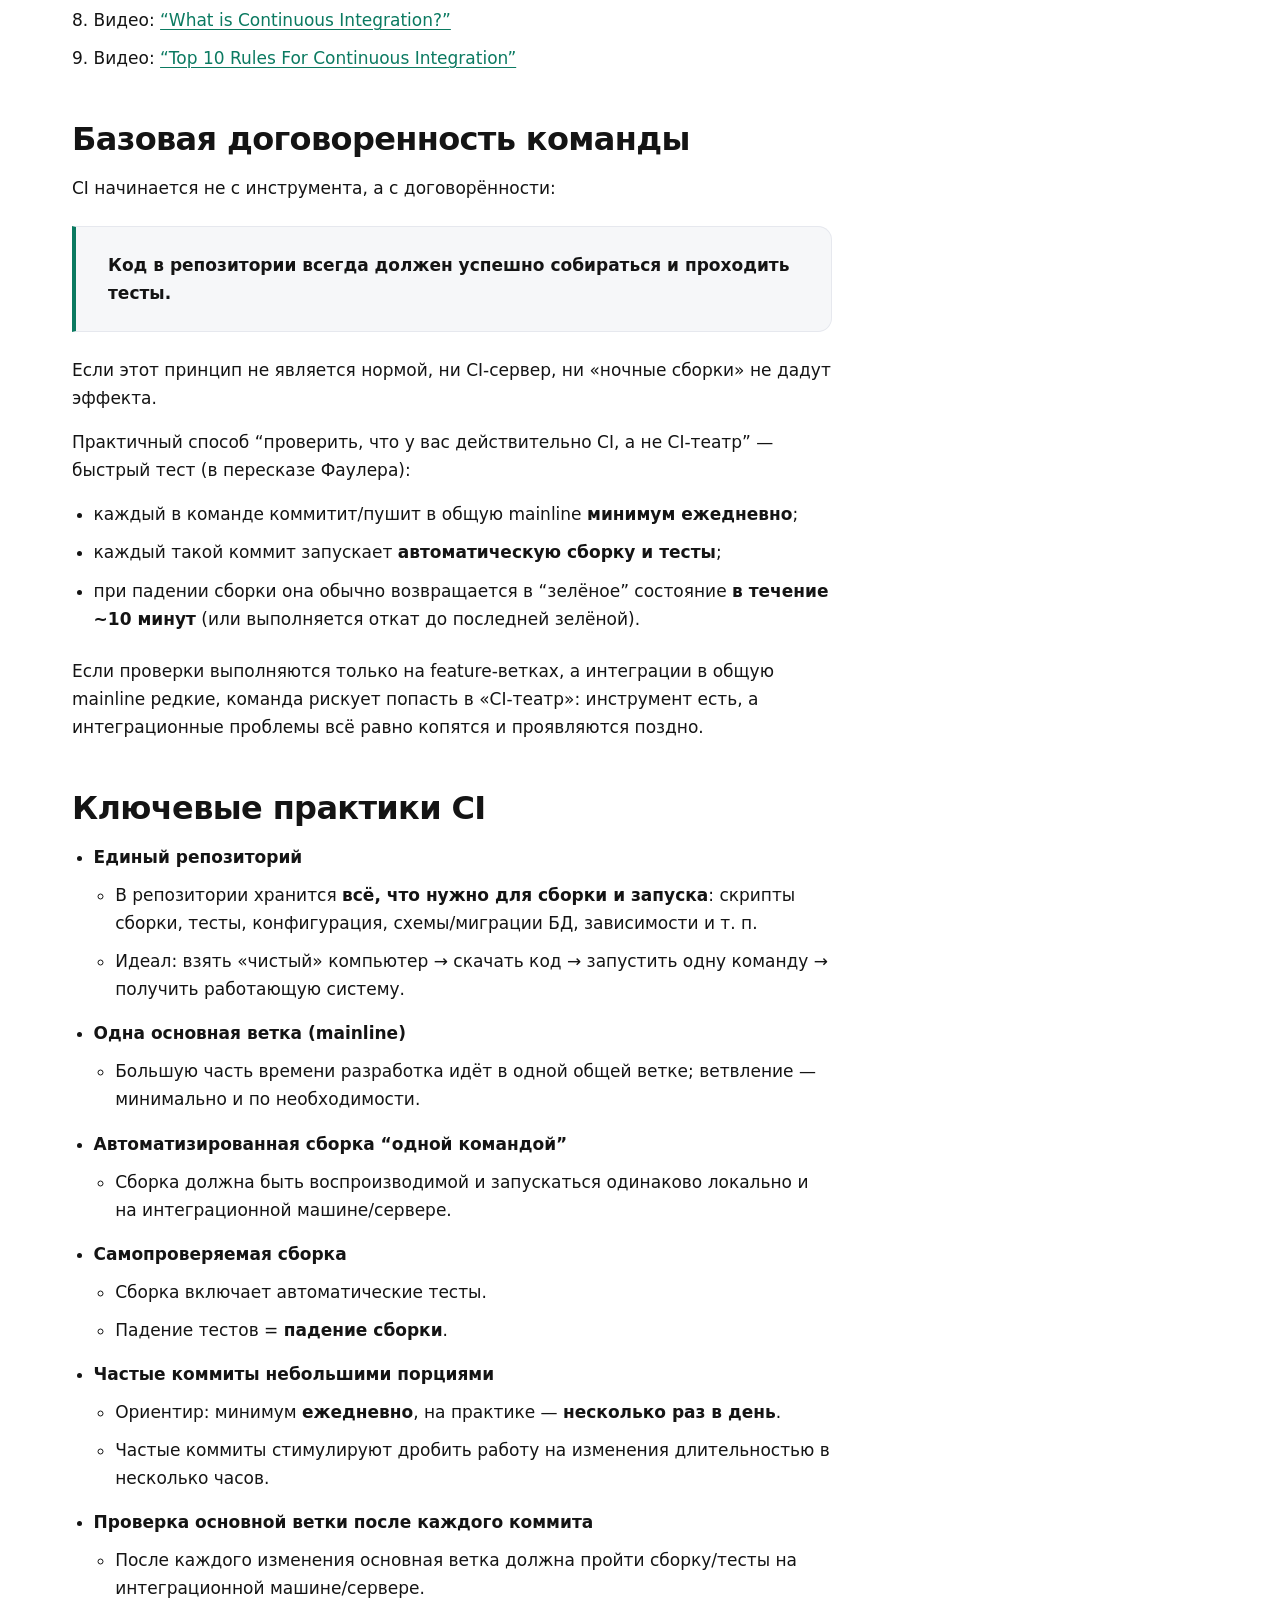
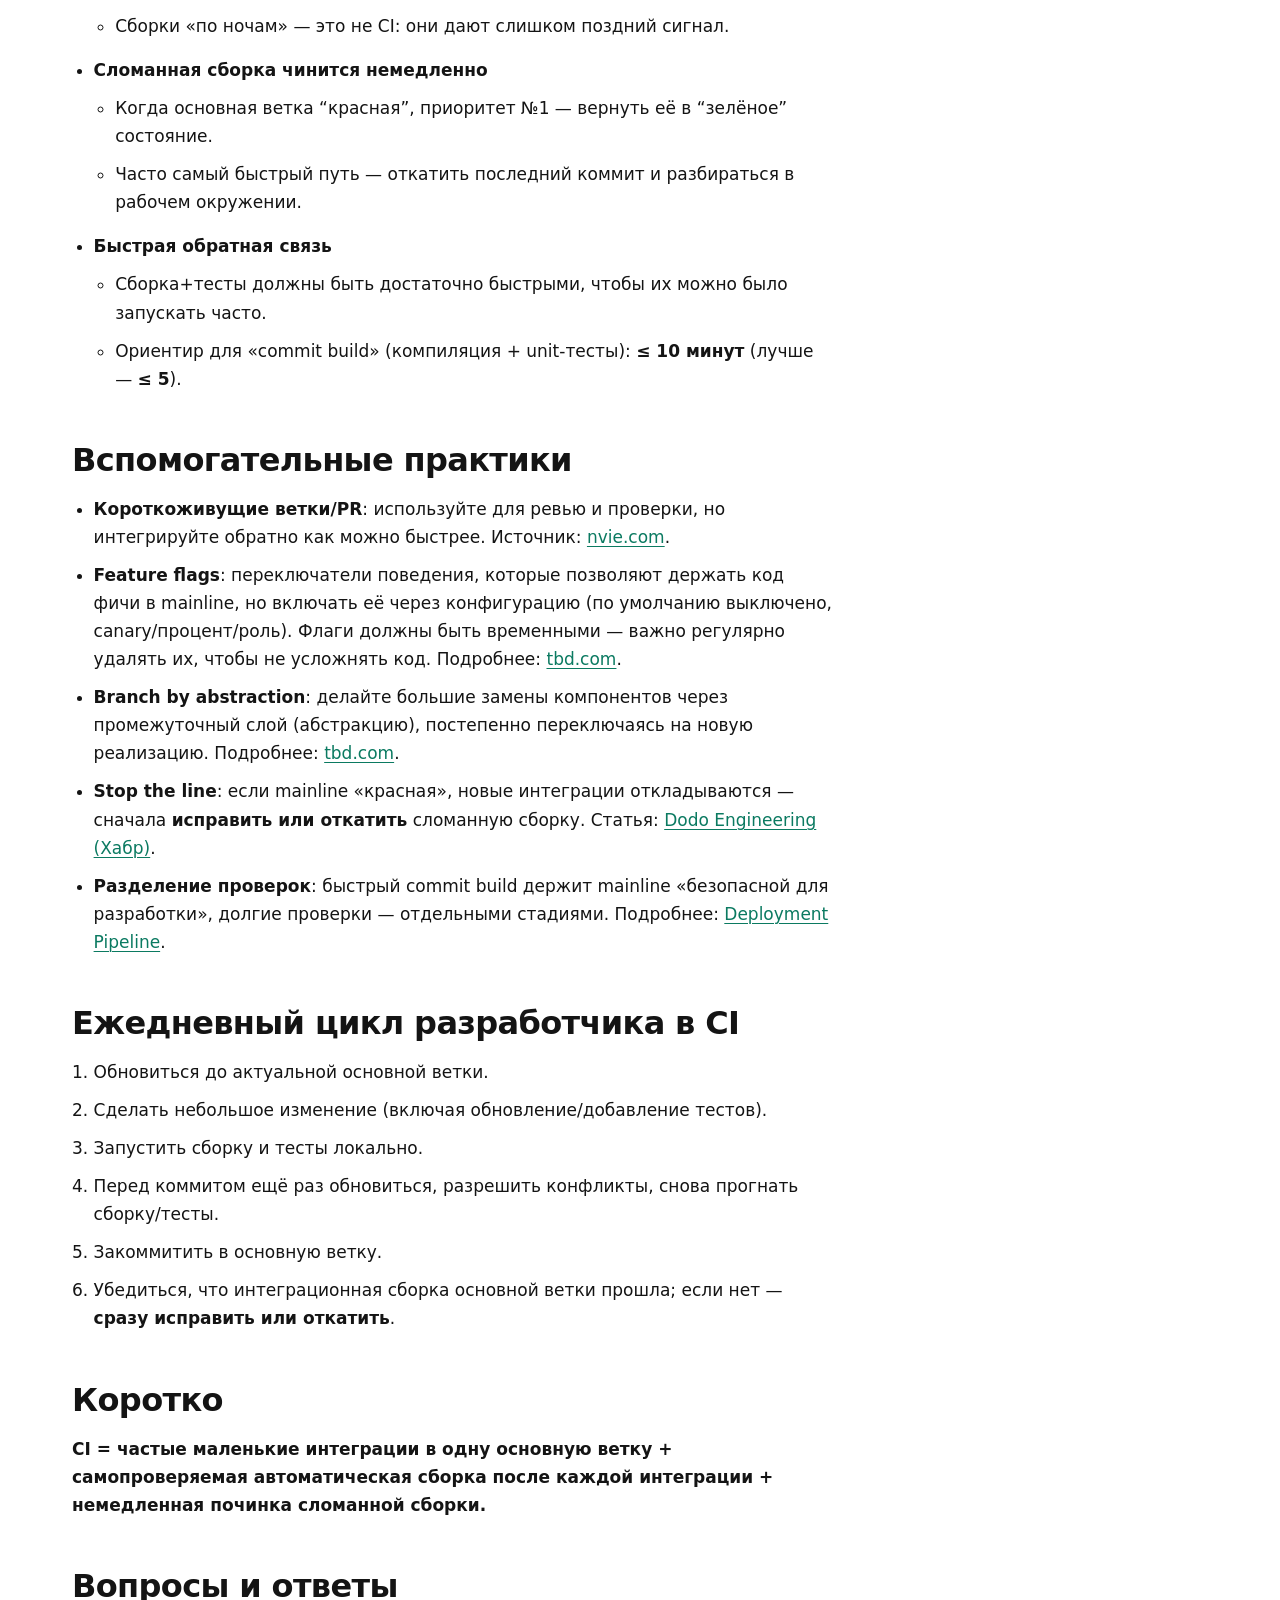
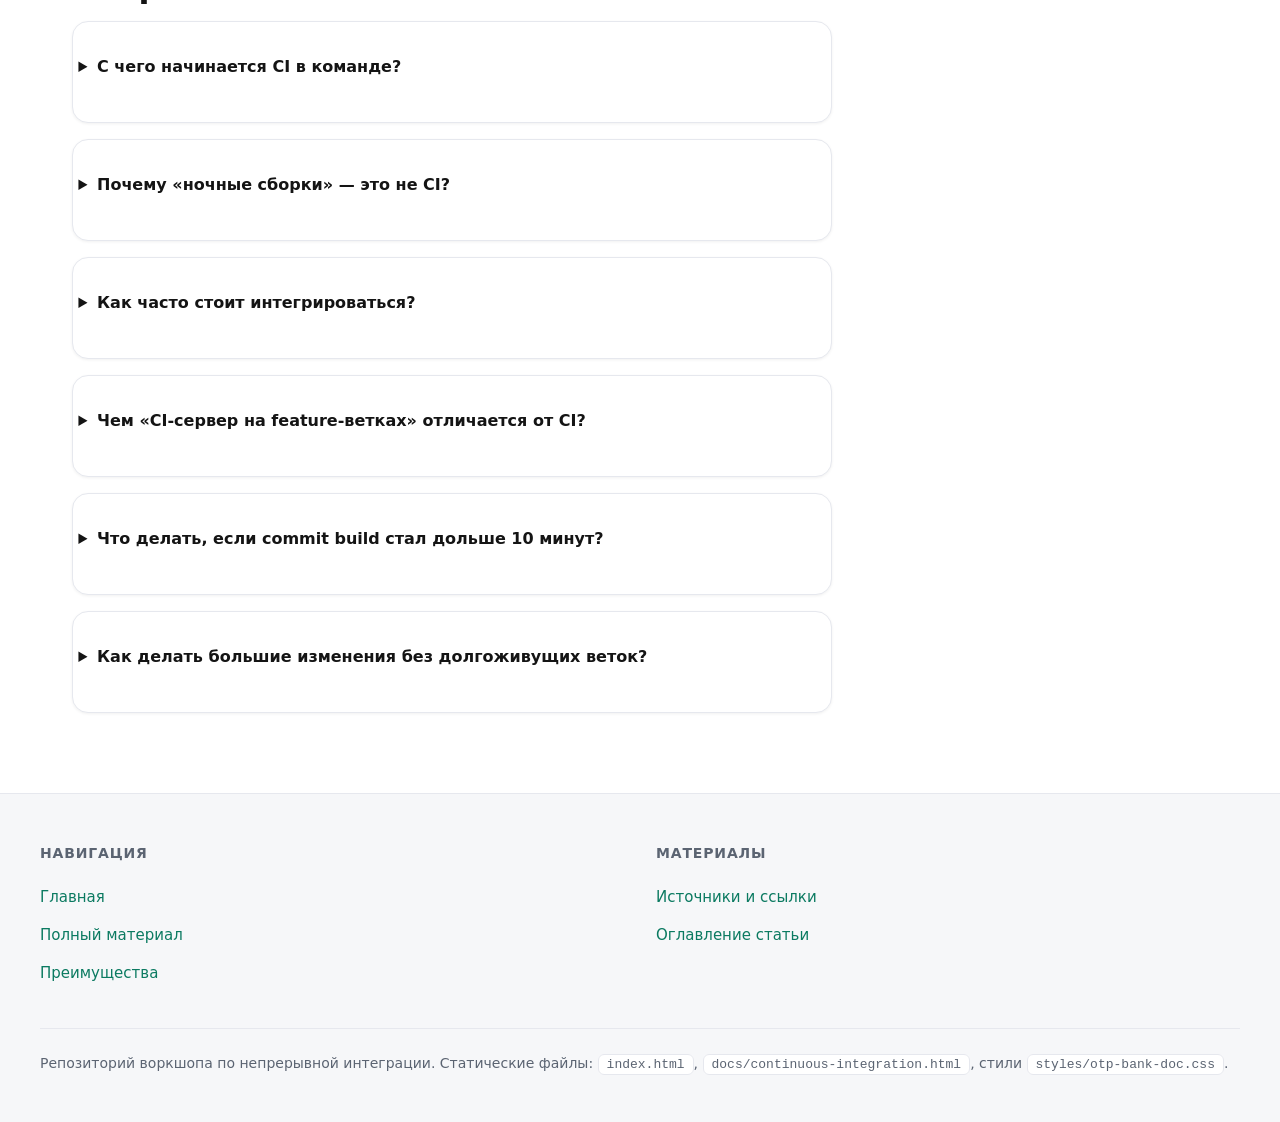
==== commit 6046ede4: "Add references for supporting CI practices" ====
--- a/index.html
+++ b/index.html
@@ -153,11 +153,11 @@
 
       <h2>Вспомогательные практики</h2>
       <ul>
-        <li><strong>Короткоживущие ветки/PR</strong>: используйте для ревью и проверки, но интегрируйте обратно как можно быстрее.</li>
-        <li><strong>Feature flags</strong>: переключатели поведения, которые позволяют держать код фичи в mainline, но включать её через конфигурацию (по умолчанию выключено, canary/процент/роль). Флаги должны быть временными — важно регулярно удалять их, чтобы не усложнять код.</li>
-        <li><strong>Branch by abstraction</strong>: делайте большие замены компонентов через промежуточный слой, не уходя в долгие ветки.</li>
-        <li><strong>Stop the line</strong>: если mainline «красная», новые интеграции откладываются — сначала <strong>исправить или откатить</strong> сломанную сборку.</li>
-        <li><strong>Разделение проверок</strong>: быстрый commit build держит mainline «безопасной для разработки», долгие проверки — отдельными стадиями.</li>
+        <li><strong>Короткоживущие ветки/PR</strong>: используйте для ревью и проверки, но интегрируйте обратно как можно быстрее. Источник: <a href="https://nvie.com/posts/a-successful-git-branching-model/">nvie.com</a>.</li>
+        <li><strong>Feature flags</strong>: переключатели поведения, которые позволяют держать код фичи в mainline, но включать её через конфигурацию (по умолчанию выключено, canary/процент/роль). Флаги должны быть временными — важно регулярно удалять их, чтобы не усложнять код. Подробнее: <a href="https://trunkbaseddevelopment.com/feature-flags/">tbd.com</a>.</li>
+        <li><strong>Branch by abstraction</strong>: делайте большие замены компонентов через промежуточный слой (абстракцию), постепенно переключаясь на новую реализацию. Подробнее: <a href="https://trunkbaseddevelopment.com/branch-by-abstraction/">tbd.com</a>.</li>
+        <li><strong>Stop the line</strong>: если mainline «красная», новые интеграции откладываются — сначала <strong>исправить или откатить</strong> сломанную сборку. Статья: <a href="https://habr.com/ru/companies/dododev/articles/460191/">Dodo Engineering (Хабр)</a>.</li>
+        <li><strong>Разделение проверок</strong>: быстрый commit build держит mainline «безопасной для разработки», долгие проверки — отдельными стадиями. Подробнее: <a href="https://martinfowler.com/bliki/DeploymentPipeline.html">Deployment Pipeline</a>.</li>
       </ul>
 
       <h2>Ежедневный цикл разработчика в CI</h2>
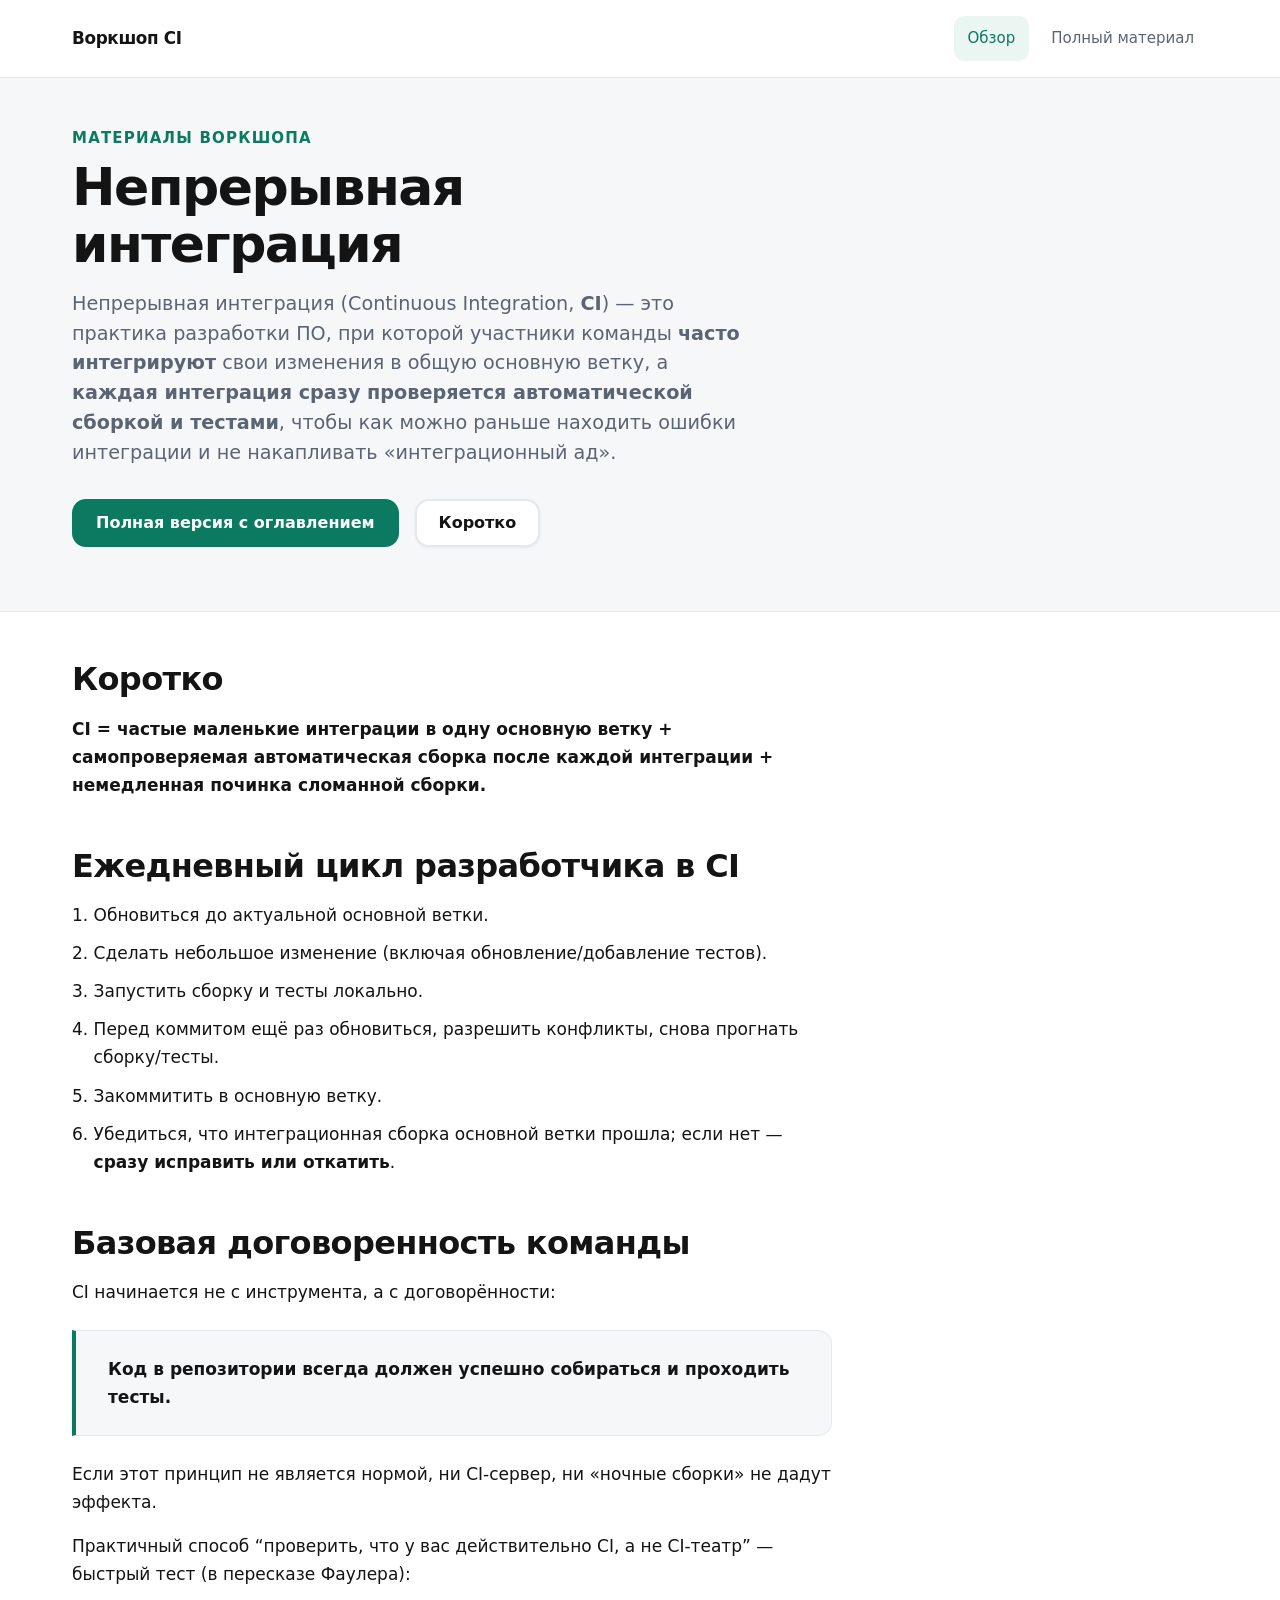
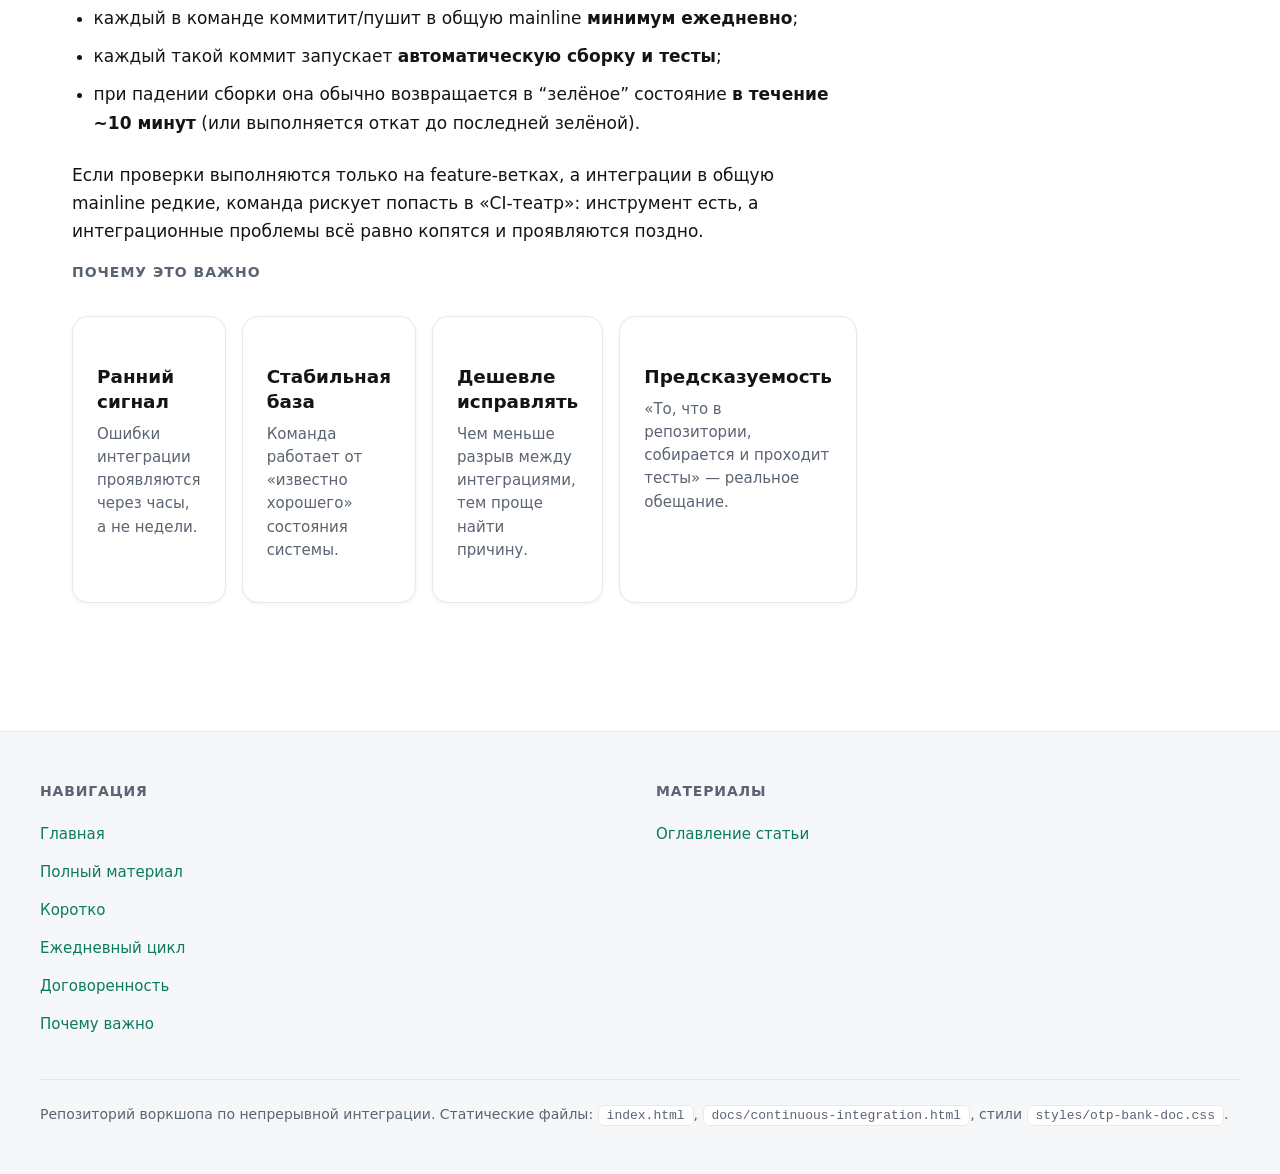
==== commit 2405bc5e: "Update CI landing page quick summary" ====
--- a/index.html
+++ b/index.html
@@ -24,13 +24,40 @@
       <p class="lead">Непрерывная интеграция (Continuous Integration, <strong>CI</strong>) — это практика разработки ПО, при которой участники команды <strong>часто интегрируют</strong> свои изменения в общую основную ветку, а <strong>каждая интеграция сразу проверяется автоматической сборкой и тестами</strong>, чтобы как можно раньше находить ошибки интеграции и не накапливать «интеграционный ад».</p>
       <div class="hero__actions">
         <a class="btn btn--primary" href="docs/continuous-integration.html">Полная версия с оглавлением</a>
-        <a class="btn btn--secondary" href="#istochniki">Источники</a>
+        <a class="btn btn--secondary" href="#korotko">Коротко</a>
       </div>
     </div>
   </section>
 
   <main class="page-body">
     <div class="content">
+      <h2 id="korotko">Коротко</h2>
+      <p><strong>CI = частые маленькие интеграции в одну основную ветку + самопроверяемая автоматическая сборка после каждой интеграции + немедленная починка сломанной сборки.</strong></p>
+
+      <h2 id="cikl">Ежедневный цикл разработчика в CI</h2>
+      <ol>
+        <li>Обновиться до актуальной основной ветки.</li>
+        <li>Сделать небольшое изменение (включая обновление/добавление тестов).</li>
+        <li>Запустить сборку и тесты локально.</li>
+        <li>Перед коммитом ещё раз обновиться, разрешить конфликты, снова прогнать сборку/тесты.</li>
+        <li>Закоммитить в основную ветку.</li>
+        <li>Убедиться, что интеграционная сборка основной ветки прошла; если нет — <strong>сразу исправить или откатить</strong>.</li>
+      </ol>
+
+      <h2 id="dogovor">Базовая договоренность команды</h2>
+      <p>CI начинается не с инструмента, а с договорённости:</p>
+      <blockquote class="callout">
+        <p><strong>Код в репозитории всегда должен успешно собираться и проходить тесты.</strong></p>
+      </blockquote>
+      <p>Если этот принцип не является нормой, ни CI‑сервер, ни «ночные сборки» не дадут эффекта.</p>
+      <p>Практичный способ “проверить, что у вас действительно CI, а не CI‑театр” — быстрый тест (в пересказе Фаулера):</p>
+      <ul>
+        <li>каждый в команде коммитит/пушит в общую mainline <strong>минимум ежедневно</strong>;</li>
+        <li>каждый такой коммит запускает <strong>автоматическую сборку и тесты</strong>;</li>
+        <li>при падении сборки она обычно возвращается в “зелёное” состояние <strong>в течение ~10 минут</strong> (или выполняется откат до последней зелёной).</li>
+      </ul>
+      <p>Если проверки выполняются только на feature‑ветках, а интеграции в общую mainline редкие, команда рискует попасть в «CI‑театр»: инструмент есть, а интеграционные проблемы всё равно копятся и проявляются поздно.</p>
+
       <p class="section-label" id="benefits">Почему это важно</p>
       <div class="card-grid" aria-label="Ключевые выгоды CI">
         <article class="card">
@@ -50,156 +77,6 @@
           <p class="card__text">«То, что в репозитории, собирается и проходит тесты» — реальное обещание.</p>
         </article>
       </div>
-
-      <h2 id="istochniki">Источники</h2>
-      <ol class="sources-list">
-        <li>Перевод статьи Мартина Фаулера на Scrum.ru: <a href="https://scrum.ru/tpost/f5ldmg18n1-neprerivnaya-integratsiya-chast-1">scrum.ru</a></li>
-        <li>James Shore: <a href="https://www.jamesshore.com/v2/blog/2006/continuous-integration-on-a-dollar-a-day">Continuous Integration on a Dollar a Day</a> — на русском: <a href="https://habr.com/ru/articles/151854/">«Непрерывная интеграция за доллар в день» (Хабр)</a></li>
-        <li>Martin Fowler — “Continuous Integration Certification”: <a href="https://martinfowler.com/bliki/ContinuousIntegrationCertification.html">martinfowler.com</a></li>
-        <li>Trunk-Based Development: <a href="https://trunkbaseddevelopment.com/">trunkbaseddevelopment.com</a> — на русском: <a href="https://trunkbaseddevelopment.ru/">trunkbaseddevelopment.ru</a></li>
-        <li class="source-book">
-          <div class="source-book__row">
-            <img class="source-book__cover" loading="lazy" alt="Обложка: Extreme Programming Explained" src="https://covers.openlibrary.org/b/isbn/0321278658-M.jpg">
-            <span><cite>Extreme Programming Explained</cite> — Kent Beck (<a href="https://www.pearson.com/en-us/subject-catalog/p/extreme-programming-explained-embrace-change/P200000000118/9780134051994">Pearson</a> — на русском: <a href="https://rsdn.org/article/395">«Экстремальное программирование»</a>)</span>
-          </div>
-        </li>
-        <li class="source-book">
-          <div class="source-book__row">
-            <img class="source-book__cover" loading="lazy" alt="Обложка: Continuous Integration" src="https://covers.openlibrary.org/b/isbn/0321336380-M.jpg">
-            <span><cite>Continuous Integration: Improving Software Quality and Reducing Risk</cite> — Paul M. Duvall, Steve Matyas, Andrew Glover (<a href="https://martinfowler.com/books/duvall.html">MartinFowler.com (Books)</a> — на русском: <a href="https://www.labirint.ru/books/539486/">Лабиринт</a>)</span>
-          </div>
-        </li>
-        <li class="source-book">
-          <div class="source-book__row">
-            <img class="source-book__cover" loading="lazy" alt="Обложка: Continuous Delivery" src="https://covers.openlibrary.org/b/isbn/0321601912-M.jpg">
-            <span><cite>Continuous Delivery: Reliable Software Releases through Build, Test, and Deployment Automation</cite> — Jez Humble, David Farley (<a href="https://www.informit.com/store/continuous-delivery-reliable-software-releases-through-build-9780321601919">Addison-Wesley / InformIT</a> — на русском: <a href="https://www.williamspublishing.com/Books/978-5-8459-1739-3.html">Вильямс</a>)</span>
-          </div>
-        </li>
-        <li>Видео: <a href="https://www.youtube.com/watch?v=1er2cjUq1UI">“What is Continuous Integration?”</a></li>
-        <li>Видео: <a href="https://www.youtube.com/watch?v=Xl62gQpAl1w">“Top 10 Rules For Continuous Integration”</a></li>
-      </ol>
-
-      <h2>Базовая договоренность команды</h2>
-      <p>CI начинается не с инструмента, а с договорённости:</p>
-      <blockquote class="callout">
-        <p><strong>Код в репозитории всегда должен успешно собираться и проходить тесты.</strong></p>
-      </blockquote>
-      <p>Если этот принцип не является нормой, ни CI‑сервер, ни «ночные сборки» не дадут эффекта.</p>
-      <p>Практичный способ “проверить, что у вас действительно CI, а не CI‑театр” — быстрый тест (в пересказе Фаулера):</p>
-      <ul>
-        <li>каждый в команде коммитит/пушит в общую mainline <strong>минимум ежедневно</strong>;</li>
-        <li>каждый такой коммит запускает <strong>автоматическую сборку и тесты</strong>;</li>
-        <li>при падении сборки она обычно возвращается в “зелёное” состояние <strong>в течение ~10 минут</strong> (или выполняется откат до последней зелёной).</li>
-      </ul>
-      <p>Если проверки выполняются только на feature‑ветках, а интеграции в общую mainline редкие, команда рискует попасть в «CI‑театр»: инструмент есть, а интеграционные проблемы всё равно копятся и проявляются поздно.</p>
-
-      <h2>Ключевые практики CI</h2>
-      <ul>
-        <li>
-          <strong>Единый репозиторий</strong>
-          <ul>
-            <li>В репозитории хранится <strong>всё, что нужно для сборки и запуска</strong>: скрипты сборки, тесты, конфигурация, схемы/миграции БД, зависимости и т. п.</li>
-            <li>Идеал: взять «чистый» компьютер → скачать код → запустить одну команду → получить работающую систему.</li>
-          </ul>
-        </li>
-        <li>
-          <strong>Одна основная ветка (mainline)</strong>
-          <ul>
-            <li>Большую часть времени разработка идёт в одной общей ветке; ветвление — минимально и по необходимости.</li>
-          </ul>
-        </li>
-        <li>
-          <strong>Автоматизированная сборка “одной командой”</strong>
-          <ul>
-            <li>Сборка должна быть воспроизводимой и запускаться одинаково локально и на интеграционной машине/сервере.</li>
-          </ul>
-        </li>
-        <li>
-          <strong>Самопроверяемая сборка</strong>
-          <ul>
-            <li>Сборка включает автоматические тесты.</li>
-            <li>Падение тестов = <strong>падение сборки</strong>.</li>
-          </ul>
-        </li>
-        <li>
-          <strong>Частые коммиты небольшими порциями</strong>
-          <ul>
-            <li>Ориентир: минимум <strong>ежедневно</strong>, на практике — <strong>несколько раз в день</strong>.</li>
-            <li>Частые коммиты стимулируют дробить работу на изменения длительностью в несколько часов.</li>
-          </ul>
-        </li>
-        <li>
-          <strong>Проверка основной ветки после каждого коммита</strong>
-          <ul>
-            <li>После каждого изменения основная ветка должна пройти сборку/тесты на интеграционной машине/сервере.</li>
-            <li>Сборки «по ночам» — это не CI: они дают слишком поздний сигнал.</li>
-          </ul>
-        </li>
-        <li>
-          <strong>Сломанная сборка чинится немедленно</strong>
-          <ul>
-            <li>Когда основная ветка “красная”, приоритет №1 — вернуть её в “зелёное” состояние.</li>
-            <li>Часто самый быстрый путь — откатить последний коммит и разбираться в рабочем окружении.</li>
-          </ul>
-        </li>
-        <li>
-          <strong>Быстрая обратная связь</strong>
-          <ul>
-            <li>Сборка+тесты должны быть достаточно быстрыми, чтобы их можно было запускать часто.</li>
-            <li>Ориентир для «commit build» (компиляция + unit‑тесты): <strong>&le; 10 минут</strong> (лучше — <strong>&le; 5</strong>).</li>
-          </ul>
-        </li>
-      </ul>
-
-      <h2>Вспомогательные практики</h2>
-      <ul>
-        <li><strong>Короткоживущие ветки/PR</strong>: используйте для ревью и проверки, но интегрируйте обратно как можно быстрее. Источник: <a href="https://nvie.com/posts/a-successful-git-branching-model/">nvie.com</a>.</li>
-        <li><strong>Feature flags</strong>: переключатели поведения, которые позволяют держать код фичи в mainline, но включать её через конфигурацию (по умолчанию выключено, canary/процент/роль). Флаги должны быть временными — важно регулярно удалять их, чтобы не усложнять код. Подробнее: <a href="https://trunkbaseddevelopment.com/feature-flags/">tbd.com</a>.</li>
-        <li><strong>Branch by abstraction</strong>: делайте большие замены компонентов через промежуточный слой (абстракцию), постепенно переключаясь на новую реализацию. Подробнее: <a href="https://trunkbaseddevelopment.com/branch-by-abstraction/">tbd.com</a>.</li>
-        <li><strong>Stop the line</strong>: если mainline «красная», новые интеграции откладываются — сначала <strong>исправить или откатить</strong> сломанную сборку. Статья: <a href="https://habr.com/ru/companies/dododev/articles/460191/">Dodo Engineering (Хабр)</a>.</li>
-        <li><strong>Разделение проверок</strong>: быстрый commit build держит mainline «безопасной для разработки», долгие проверки — отдельными стадиями. Подробнее: <a href="https://martinfowler.com/bliki/DeploymentPipeline.html">Deployment Pipeline</a>.</li>
-      </ul>
-
-      <h2>Ежедневный цикл разработчика в CI</h2>
-      <ol>
-        <li>Обновиться до актуальной основной ветки.</li>
-        <li>Сделать небольшое изменение (включая обновление/добавление тестов).</li>
-        <li>Запустить сборку и тесты локально.</li>
-        <li>Перед коммитом ещё раз обновиться, разрешить конфликты, снова прогнать сборку/тесты.</li>
-        <li>Закоммитить в основную ветку.</li>
-        <li>Убедиться, что интеграционная сборка основной ветки прошла; если нет — <strong>сразу исправить или откатить</strong>.</li>
-      </ol>
-
-      <h2>Коротко</h2>
-      <p><strong>CI = частые маленькие интеграции в одну основную ветку + самопроверяемая автоматическая сборка после каждой интеграции + немедленная починка сломанной сборки.</strong></p>
-
-      <h2>Вопросы и ответы</h2>
-      <div class="faq">
-        <details class="card">
-          <summary class="card__title">С чего начинается CI в команде?</summary>
-          <p class="card__text">Не с инструмента, а с договорённости: код в репозитории всегда должен успешно собираться и проходить тесты. Без этого ни CI‑сервер, ни ночные сборки не дадут устойчивого эффекта.</p>
-        </details>
-        <details class="card">
-          <summary class="card__title">Почему «ночные сборки» — это не CI?</summary>
-          <p class="card__text">Потому что сигнал приходит слишком поздно. В CI основная ветка проверяется после каждого коммита (или с минимальной задержкой), чтобы ошибки интеграции находились сразу.</p>
-        </details>
-        <details class="card">
-          <summary class="card__title">Как часто стоит интегрироваться?</summary>
-          <p class="card__text">Ориентир — минимум ежедневно, на практике часто несколько раз в день небольшими порциями изменений.</p>
-        </details>
-        <details class="card">
-          <summary class="card__title">Чем «CI‑сервер на feature‑ветках» отличается от CI?</summary>
-          <p class="card__text">В CI команда регулярно интегрируется в общую mainline и держит её зелёной. Если проверки крутятся в изоляции на feature‑ветках, а интеграция в mainline происходит редко, то ошибки интеграции всё равно копятся и проявляются поздно — это часто называют «CI‑театром».</p>
-        </details>
-        <details class="card">
-          <summary class="card__title">Что делать, если commit build стал дольше 10 минут?</summary>
-          <p class="card__text">Обратная связь становится слишком медленной для частых интеграций. Типичные меры: параллелизация тестов, отделение долгих проверок в отдельные стадии конвейера, кеширование зависимостей/артефактов, пересмотр объёма проверок именно в commit build.</p>
-        </details>
-        <details class="card">
-          <summary class="card__title">Как делать большие изменения без долгоживущих веток?</summary>
-          <p class="card__text">Чаще всего помогает комбинация feature flags (сливать код, не включая функциональность) и branch by abstraction (вводить новый слой/интерфейс и постепенно переводить вызовы). Это позволяет продолжать часто интегрироваться в mainline.</p>
-        </details>
-      </div>
     </div>
   </main>
 
@@ -210,13 +87,15 @@
         <ul>
           <li><a href="index.html">Главная</a></li>
           <li><a href="docs/continuous-integration.html">Полный материал</a></li>
-          <li><a href="#benefits">Преимущества</a></li>
+          <li><a href="#korotko">Коротко</a></li>
+          <li><a href="#cikl">Ежедневный цикл</a></li>
+          <li><a href="#dogovor">Договоренность</a></li>
+          <li><a href="#benefits">Почему важно</a></li>
         </ul>
       </div>
       <div>
         <h3>Материалы</h3>
         <ul>
-          <li><a href="#istochniki">Источники и ссылки</a></li>
           <li><a href="docs/continuous-integration.html">Оглавление статьи</a></li>
         </ul>
       </div>
